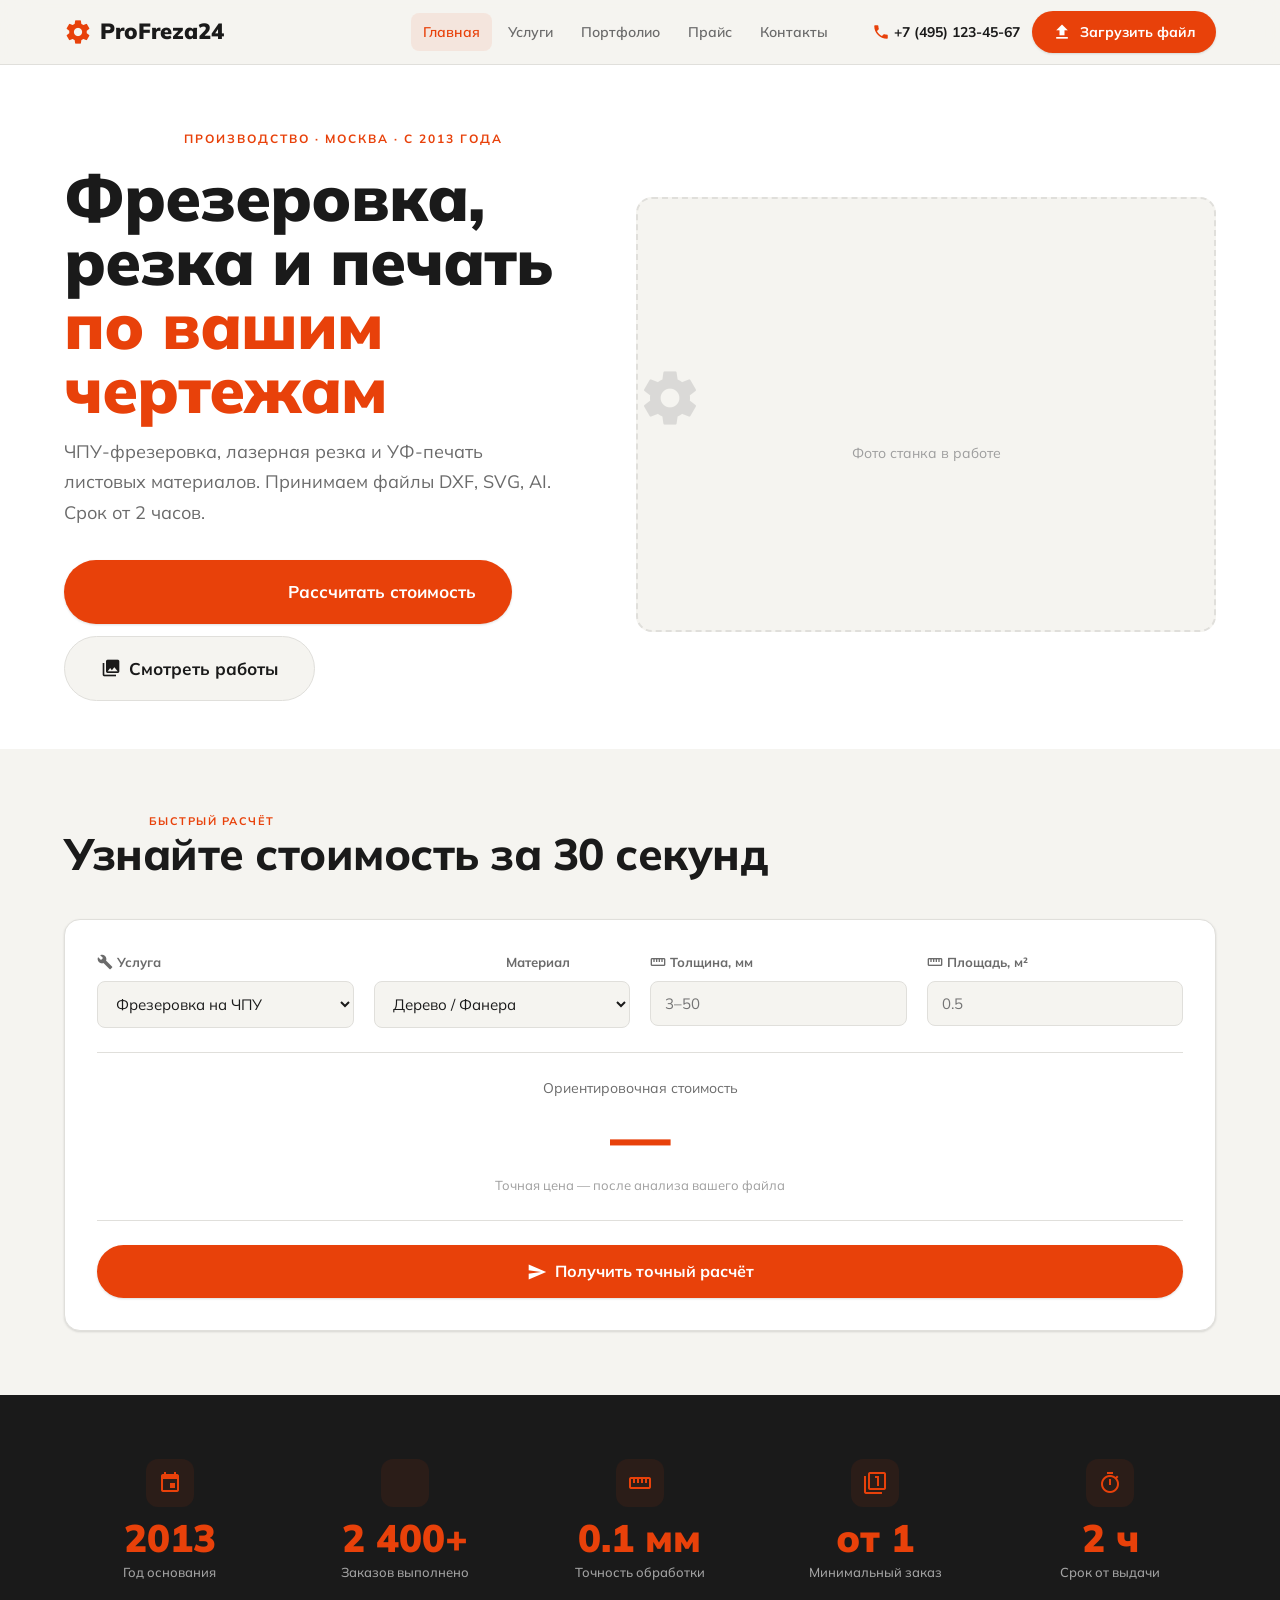
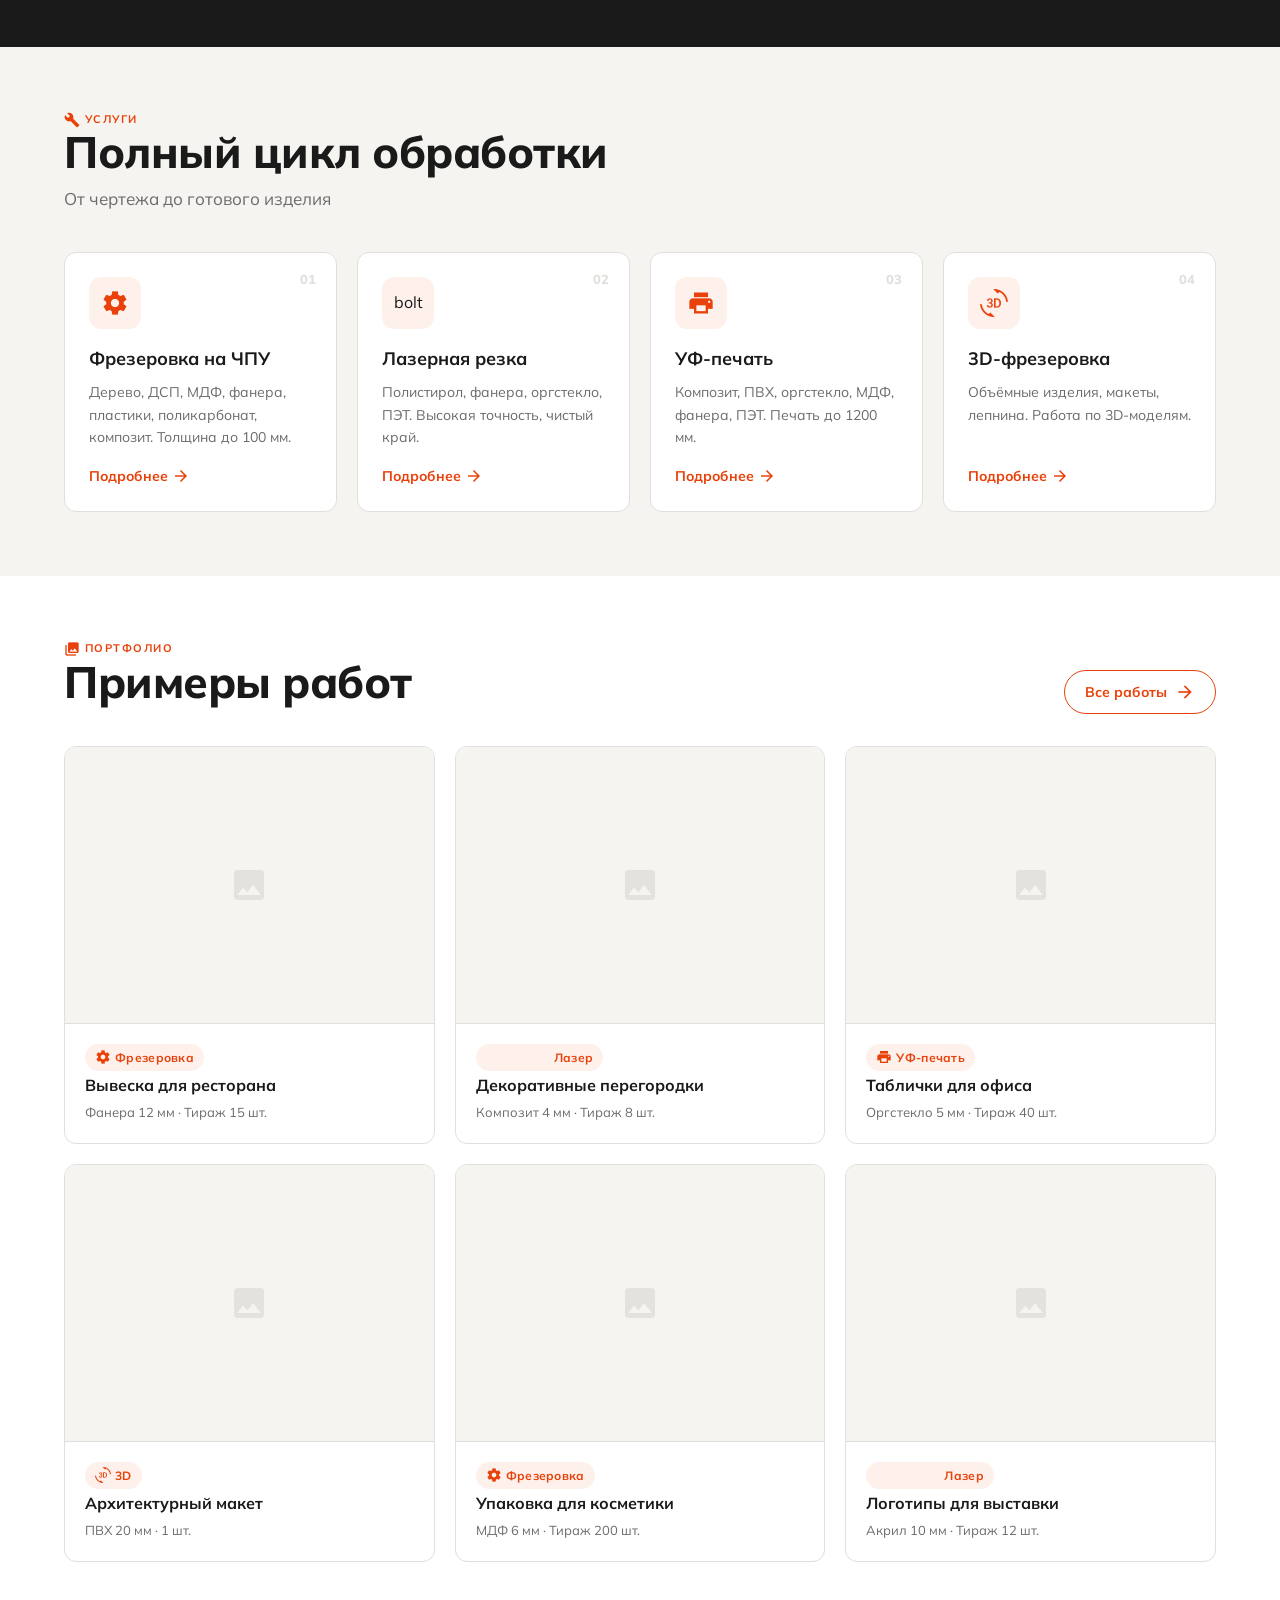
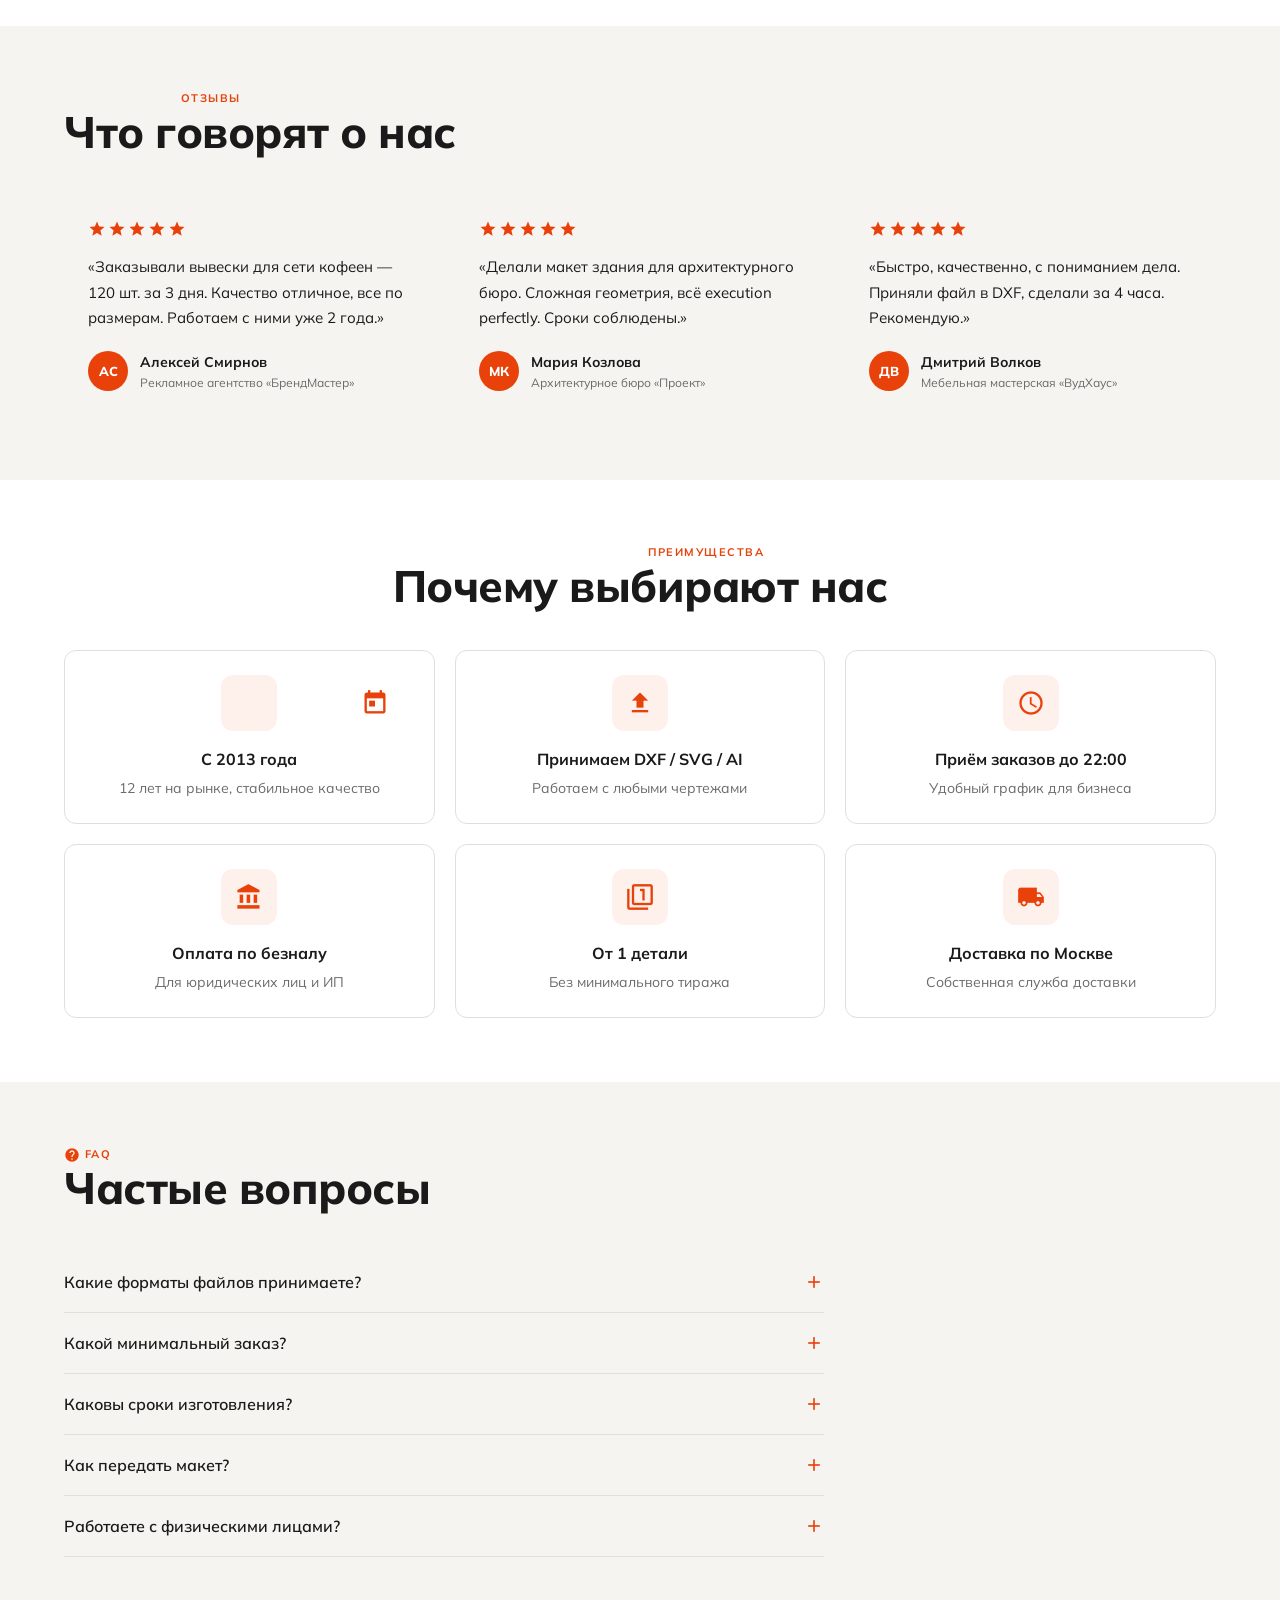
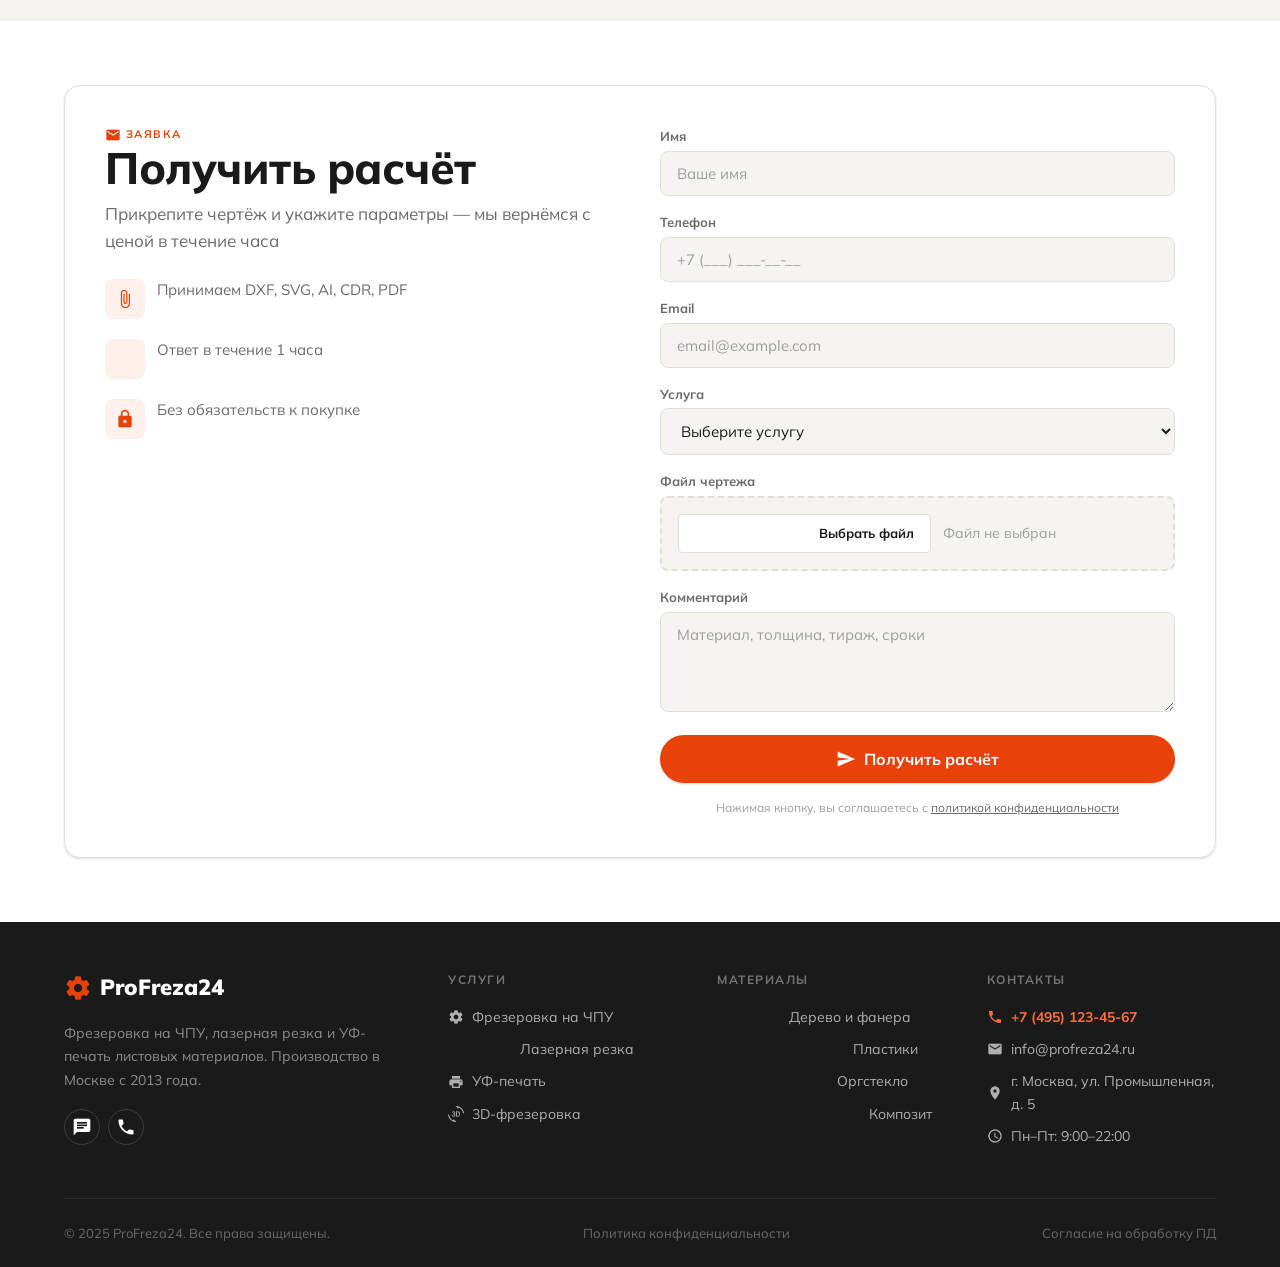
==== index.html @ 5c96d9df "feat: profreza24.ru — landing site - Mulish font + Material Icons (legacy) - MUI-inspired design tok" ====
<!DOCTYPE html>
<html lang="ru">
<head>
  <meta charset="UTF-8">
  <meta name="viewport" content="width=device-width, initial-scale=1.0">
  <title>ProFreza24 — Фрезеровка на ЧПУ, лазерная резка, УФ-печать</title>
  <link rel="preconnect" href="https://fonts.googleapis.com">
  <link href="https://fonts.googleapis.com/css2?family=Mulish:wght@400;500;600;700;800;900&display=swap" rel="stylesheet">
  <link href="https://fonts.googleapis.com/css2?family=Material+Icons" rel="stylesheet">
  <link rel="stylesheet" href="css/style.css">
</head>
<body>

<!-- HEADER -->
<header class="header" id="header">
  <div class="container header__inner">
    <a href="index.html" class="header__logo">
      <span class="material-icons">settings</span> ProFreza24
    </a>
    <nav class="header__nav">
      <a href="index.html" class="nav-link active">Главная</a>
      <a href="uslugi/index.html" class="nav-link">Услуги</a>
      <a href="portfolio/index.html" class="nav-link">Портфолио</a>
      <a href="price/index.html" class="nav-link">Прайс</a>
      <a href="kontakty/index.html" class="nav-link">Контакты</a>
    </nav>
    <div class="header__actions">
      <a href="tel:+74951234567" class="header__phone">
        <span class="material-icons icon-sm">call</span> +7 (495) 123-45-67
      </a>
      <a href="kontakty/index.html" class="btn btn--primary btn--md btn--round">
        <span class="material-icons icon-sm">file_upload</span> Загрузить файл
      </a>
      <button class="header__burger" id="burgerBtn" aria-label="Меню">
        <span class="material-icons">menu</span>
      </button>
    </div>
  </div>
  <div class="mobile-menu" id="mobileMenu">
    <a href="index.html" class="mobile-menu__link"><span class="material-icons">home</span> Главная</a>
    <a href="uslugi/index.html" class="mobile-menu__link"><span class="material-icons">build</span> Услуги</a>
    <a href="portfolio/index.html" class="mobile-menu__link"><span class="material-icons">photo_library</span> Портфолио</a>
    <a href="price/index.html" class="mobile-menu__link"><span class="material-icons">receipt</span> Прайс</a>
    <a href="kontakty/index.html" class="mobile-menu__link"><span class="material-icons">mail</span> Контакты</a>
    <a href="tel:+74951234567" class="mobile-menu__phone">
      <span class="material-icons">call</span> +7 (495) 123-45-67
    </a>
    <div class="mobile-menu__cta">
      <a href="kontakty/index.html" class="btn btn--primary btn--lg btn--full btn--round">
        <span class="material-icons icon-sm">calculate</span> Рассчитать стоимость
      </a>
    </div>
  </div>
</header>

<!-- ═══ HERO ═══ -->
<section class="hero">
  <div class="container hero__inner">
    <div class="hero__content">
      <p class="hero__eyebrow">
        <span class="material-icons">factory</span> Производство · Москва · С 2013 года
      </p>
      <h1 class="hero__title">Фрезеровка, резка и печать <span>по вашим чертежам</span></h1>
      <p class="hero__sub">ЧПУ-фрезеровка, лазерная резка и УФ-печать листовых материалов. Принимаем файлы DXF, SVG, AI. Срок от 2 часов.</p>
      <div class="hero__cta">
        <a href="kontakty/index.html" class="btn btn--primary btn--xl btn--round">
          <span class="material-icons icon-sm">calculate</span> Рассчитать стоимость
        </a>
        <a href="portfolio/index.html" class="btn btn--gray btn--xl btn--round">
          <span class="material-icons icon-sm">photo_library</span> Смотреть работы
        </a>
      </div>
    </div>
    <div class="hero__visual">
      <div class="hero__placeholder">
        <span class="material-icons">settings_suggest</span>
        <span class="body2">Фото станка в работе</span>
      </div>
    </div>
  </div>
</section>

<!-- ═══ КАЛЬКУЛЯТОР ═══ -->
<section class="section">
  <div class="container">
    <div class="section__header">
      <p class="overline"><span class="material-icons icon-xs">speed</span> Быстрый расчёт</p>
      <h2 class="section__title">Узнайте стоимость за 30 секунд</h2>
    </div>
    <div class="calc">
      <div class="calc__row">
        <div class="calc__field">
          <label class="calc__label"><span class="material-icons icon-xs">build</span> Услуга</label>
          <select class="calc__select" id="calcService">
            <option value="frezerovka">Фрезеровка на ЧПУ</option>
            <option value="lazer">Лазерная резка</option>
            <option value="uv">УФ-печать</option>
          </select>
        </div>
        <div class="calc__field">
          <label class="calc__label"><span class="material-icons icon-xs">category</span> Материал</label>
          <select class="calc__select" id="calcMaterial">
            <option value="derevo">Дерево / Фанера</option>
            <option value="plastik">Пластик (ПВХ, АБС)</option>
            <option value="orgsteklo">Оргстекло</option>
            <option value="metal">Композит</option>
          </select>
        </div>
        <div class="calc__field">
          <label class="calc__label"><span class="material-icons icon-xs">straighten</span> Толщина, мм</label>
          <input type="number" class="calc__input" id="calcThickness" placeholder="3–50" min="1" max="100">
        </div>
        <div class="calc__field">
          <label class="calc__label"><span class="material-icons icon-xs">straighten</span> Площадь, м²</label>
          <input type="number" class="calc__input" id="calcArea" placeholder="0.5" min="0.01" step="0.01">
        </div>
      </div>
      <div class="calc__result">
        <div class="calc__result-label">Ориентировочная стоимость</div>
        <div class="calc__result-price" id="calcPrice">—</div>
        <div class="calc__result-note">Точная цена — после анализа вашего файла</div>
      </div>
      <a href="kontakty/index.html" class="btn btn--primary btn--lg btn--full btn--round">
        <span class="material-icons icon-sm">send</span> Получить точный расчёт
      </a>
    </div>
  </div>
</section>

<!-- ═══ ЦИФРЫ ═══ -->
<section class="section section--dark">
  <div class="container">
    <div class="stats-grid">
      <div class="fade-up">
        <div class="stat__icon"><span class="material-icons">event</span></div>
        <div class="stat__value">2013</div>
        <div class="stat__label">Год основания</div>
      </div>
      <div class="fade-up">
        <div class="stat__icon"><span class="material-icons">inventory</span></div>
        <div class="stat__value">2 400+</div>
        <div class="stat__label">Заказов выполнено</div>
      </div>
      <div class="fade-up">
        <div class="stat__icon"><span class="material-icons">straighten</span></div>
        <div class="stat__value">0.1 мм</div>
        <div class="stat__label">Точность обработки</div>
      </div>
      <div class="fade-up">
        <div class="stat__icon"><span class="material-icons">filter_1</span></div>
        <div class="stat__value">от 1</div>
        <div class="stat__label">Минимальный заказ</div>
      </div>
      <div class="fade-up">
        <div class="stat__icon"><span class="material-icons">timer</span></div>
        <div class="stat__value">2 ч</div>
        <div class="stat__label">Срок от выдачи</div>
      </div>
    </div>
  </div>
</section>

<!-- ═══ УСЛУГИ ═══ -->
<section class="section">
  <div class="container">
    <div class="section__header">
      <p class="overline"><span class="material-icons icon-xs">build</span> Услуги</p>
      <h2 class="section__title">Полный цикл обработки</h2>
      <p class="section__sub">От чертежа до готового изделия</p>
    </div>
    <div class="services-grid">
      <a href="uslugi/frezerovka-na-chpu/index.html" class="service-card fade-up">
        <div class="service-card__icon"><span class="material-icons">settings</span></div>
        <div class="service-card__num">01</div>
        <h3 class="service-card__title">Фрезеровка на ЧПУ</h3>
        <p class="service-card__desc">Дерево, ДСП, МДФ, фанера, пластики, поликарбонат, композит. Толщина до 100 мм.</p>
        <span class="service-card__link">Подробнее <span class="material-icons">arrow_forward</span></span>
      </a>
      <a href="lazernaya-rezka/index.html" class="service-card fade-up">
        <div class="service-card__icon"><span class="material-symbolsFilled">bolt</span></div>
        <div class="service-card__num">02</div>
        <h3 class="service-card__title">Лазерная резка</h3>
        <p class="service-card__desc">Полистирол, фанера, оргстекло, ПЭТ. Высокая точность, чистый край.</p>
        <span class="service-card__link">Подробнее <span class="material-icons">arrow_forward</span></span>
      </a>
      <a href="uslugi/uf-pechat/index.html" class="service-card fade-up">
        <div class="service-card__icon"><span class="material-icons">print</span></div>
        <div class="service-card__num">03</div>
        <h3 class="service-card__title">УФ-печать</h3>
        <p class="service-card__desc">Композит, ПВХ, оргстекло, МДФ, фанера, ПЭТ. Печать до 1200 мм.</p>
        <span class="service-card__link">Подробнее <span class="material-icons">arrow_forward</span></span>
      </a>
      <a href="uslugi/index.html#3d" class="service-card fade-up">
        <div class="service-card__icon"><span class="material-icons">3d_rotation</span></div>
        <div class="service-card__num">04</div>
        <h3 class="service-card__title">3D-фрезеровка</h3>
        <p class="service-card__desc">Объёмные изделия, макеты, лепнина. Работа по 3D-моделям.</p>
        <span class="service-card__link">Подробнее <span class="material-icons">arrow_forward</span></span>
      </a>
    </div>
  </div>
</section>

<!-- ═══ ПОРТФОЛИО ═══ -->
<section class="section section--surface">
  <div class="container">
    <div class="section__head">
      <div class="section__header" style="margin-bottom:0;">
        <p class="overline"><span class="material-icons icon-xs">photo_library</span> Портфолио</p>
        <h2 class="section__title">Примеры работ</h2>
      </div>
      <a href="portfolio/index.html" class="btn btn--outlined btn--md btn--round">
        Все работы <span class="material-icons icon-sm">arrow_forward</span>
      </a>
    </div>
    <div class="portfolio-grid">
      <div class="portfolio-card fade-up">
        <div class="portfolio-card__img"><span class="material-icons">image</span></div>
        <div class="portfolio-card__info">
          <span class="chip chip--primary"><span class="material-icons icon-xs">settings</span> Фрезеровка</span>
          <h4 class="portfolio-card__title">Вывеска для ресторана</h4>
          <p class="portfolio-card__meta">Фанера 12 мм · Тираж 15 шт.</p>
        </div>
      </div>
      <div class="portfolio-card fade-up">
        <div class="portfolio-card__img"><span class="material-icons">image</span></div>
        <div class="portfolio-card__info">
          <span class="chip chip--primary"><span class="material-icons icon-xs">bolt</span> Лазер</span>
          <h4 class="portfolio-card__title">Декоративные перегородки</h4>
          <p class="portfolio-card__meta">Композит 4 мм · Тираж 8 шт.</p>
        </div>
      </div>
      <div class="portfolio-card fade-up">
        <div class="portfolio-card__img"><span class="material-icons">image</span></div>
        <div class="portfolio-card__info">
          <span class="chip chip--primary"><span class="material-icons icon-xs">print</span> УФ-печать</span>
          <h4 class="portfolio-card__title">Таблички для офиса</h4>
          <p class="portfolio-card__meta">Оргстекло 5 мм · Тираж 40 шт.</p>
        </div>
      </div>
      <div class="portfolio-card fade-up">
        <div class="portfolio-card__img"><span class="material-icons">image</span></div>
        <div class="portfolio-card__info">
          <span class="chip chip--primary"><span class="material-icons icon-xs">3d_rotation</span> 3D</span>
          <h4 class="portfolio-card__title">Архитектурный макет</h4>
          <p class="portfolio-card__meta">ПВХ 20 мм · 1 шт.</p>
        </div>
      </div>
      <div class="portfolio-card fade-up">
        <div class="portfolio-card__img"><span class="material-icons">image</span></div>
        <div class="portfolio-card__info">
          <span class="chip chip--primary"><span class="material-icons icon-xs">settings</span> Фрезеровка</span>
          <h4 class="portfolio-card__title">Упаковка для косметики</h4>
          <p class="portfolio-card__meta">МДФ 6 мм · Тираж 200 шт.</p>
        </div>
      </div>
      <div class="portfolio-card fade-up">
        <div class="portfolio-card__img"><span class="material-icons">image</span></div>
        <div class="portfolio-card__info">
          <span class="chip chip--primary"><span class="material-icons icon-xs">bolt</span> Лазер</span>
          <h4 class="portfolio-card__title">Логотипы для выставки</h4>
          <p class="portfolio-card__meta">Акрил 10 мм · Тираж 12 шт.</p>
        </div>
      </div>
    </div>
  </div>
</section>

<!-- ═══ ОТЗЫВЫ ═══ -->
<section class="section">
  <div class="container">
    <div class="section__header">
      <p class="overline"><span class="material-icons icon-xs">reviews</span> Отзывы</p>
      <h2 class="section__title">Что говорят о нас</h2>
    </div>
    <div class="reviews-grid">
      <div class="review-card fade-up">
        <div class="review-card__stars">
          <span class="material-icons">star</span>
          <span class="material-icons">star</span>
          <span class="material-icons">star</span>
          <span class="material-icons">star</span>
          <span class="material-icons">star</span>
        </div>
        <p class="review-card__text">«Заказывали вывески для сети кофеен — 120 шт. за 3 дня. Качество отличное, все по размерам. Работаем с ними уже 2 года.»</p>
        <div class="review-card__author">
          <div class="review-card__avatar">АС</div>
          <div>
            <div class="review-card__name">Алексей Смирнов</div>
            <div class="review-card__company">Рекламное агентство «БрендМастер»</div>
          </div>
        </div>
      </div>
      <div class="review-card fade-up">
        <div class="review-card__stars">
          <span class="material-icons">star</span>
          <span class="material-icons">star</span>
          <span class="material-icons">star</span>
          <span class="material-icons">star</span>
          <span class="material-icons">star</span>
        </div>
        <p class="review-card__text">«Делали макет здания для архитектурного бюро. Сложная геометрия, всё execution perfectly. Сроки соблюдены.»</p>
        <div class="review-card__author">
          <div class="review-card__avatar">МК</div>
          <div>
            <div class="review-card__name">Мария Козлова</div>
            <div class="review-card__company">Архитектурное бюро «Проект»</div>
          </div>
        </div>
      </div>
      <div class="review-card fade-up">
        <div class="review-card__stars">
          <span class="material-icons">star</span>
          <span class="material-icons">star</span>
          <span class="material-icons">star</span>
          <span class="material-icons">star</span>
          <span class="material-icons">star</span>
        </div>
        <p class="review-card__text">«Быстро, качественно, с пониманием дела. Приняли файл в DXF, сделали за 4 часа. Рекомендую.»</p>
        <div class="review-card__author">
          <div class="review-card__avatar">ДВ</div>
          <div>
            <div class="review-card__name">Дмитрий Волков</div>
            <div class="review-card__company">Мебельная мастерская «ВудХаус»</div>
          </div>
        </div>
      </div>
    </div>
  </div>
</section>

<!-- ═══ ПОЧЕМУ МЫ ═══ -->
<section class="section section--surface">
  <div class="container">
    <div class="section__header" style="text-align:center;">
      <p class="overline" style="justify-content:center;"><span class="material-icons icon-xs">verified</span> Преимущества</p>
      <h2 class="section__title" style="margin:0 auto var(--sp-2);">Почему выбирают нас</h2>
    </div>
    <div class="why-grid">
      <div class="why-card fade-up">
        <div class="why-card__icon"><span class="material-icons">calendar_today</span></div>
        <div class="why-card__title">С 2013 года</div>
        <div class="why-card__desc">12 лет на рынке, стабильное качество</div>
      </div>
      <div class="why-card fade-up">
        <div class="why-card__icon"><span class="material-icons">file_upload</span></div>
        <div class="why-card__title">Принимаем DXF / SVG / AI</div>
        <div class="why-card__desc">Работаем с любыми чертежами</div>
      </div>
      <div class="why-card fade-up">
        <div class="why-card__icon"><span class="material-icons">schedule</span></div>
        <div class="why-card__title">Приём заказов до 22:00</div>
        <div class="why-card__desc">Удобный график для бизнеса</div>
      </div>
      <div class="why-card fade-up">
        <div class="why-card__icon"><span class="material-icons">account_balance</span></div>
        <div class="why-card__title">Оплата по безналу</div>
        <div class="why-card__desc">Для юридических лиц и ИП</div>
      </div>
      <div class="why-card fade-up">
        <div class="why-card__icon"><span class="material-icons">filter_1</span></div>
        <div class="why-card__title">От 1 детали</div>
        <div class="why-card__desc">Без минимального тиража</div>
      </div>
      <div class="why-card fade-up">
        <div class="why-card__icon"><span class="material-icons">local_shipping</span></div>
        <div class="why-card__title">Доставка по Москве</div>
        <div class="why-card__desc">Собственная служба доставки</div>
      </div>
    </div>
  </div>
</section>

<!-- ═══ FAQ ═══ -->
<section class="section">
  <div class="container">
    <div class="section__header">
      <p class="overline"><span class="material-icons icon-xs">help</span> FAQ</p>
      <h2 class="section__title">Частые вопросы</h2>
    </div>
    <div class="faq">
      <div class="faq__item">
        <button class="faq__question" onclick="toggleFaq(this)">
          <span>Какие форматы файлов принимаете?</span>
          <span class="material-icons">add</span>
        </button>
        <div class="faq__answer"><p>Принимаем DXF, SVG, AI, CDR, PDF, DWG. Если у вас другой формат — свяжитесь с нами, поможем подготовить файл.</p></div>
      </div>
      <div class="faq__item">
        <button class="faq__question" onclick="toggleFaq(this)">
          <span>Какой минимальный заказ?</span>
          <span class="material-icons">add</span>
        </button>
        <div class="faq__answer"><p>Минимальный заказ — от 1 детали. Мы работаем как с крупными тиражами, так и с разовыми заказами.</p></div>
      </div>
      <div class="faq__item">
        <button class="faq__question" onclick="toggleFaq(this)">
          <span>Каковы сроки изготовления?</span>
          <span class="material-icons">add</span>
        </button>
        <div class="faq__answer"><p>Стандартные заказы — 1–3 рабочих дня. Срочные — от 2 часов с момента согласования макета.</p></div>
      </div>
      <div class="faq__item">
        <button class="faq__question" onclick="toggleFaq(this)">
          <span>Как передать макет?</span>
          <span class="material-icons">add</span>
        </button>
        <div class="faq__answer"><p>Через форму на сайте, по email или в мессенджерах. Прикрепите файл и укажите параметры: материал, толщину, тираж.</p></div>
      </div>
      <div class="faq__item">
        <button class="faq__question" onclick="toggleFaq(this)">
          <span>Работаете с физическими лицами?</span>
          <span class="material-icons">add</span>
        </button>
        <div class="faq__answer"><p>Да, работаем с физлицами, ИП и юридическими лицами. Оплата: наличные, карта, безнал.</p></div>
      </div>
    </div>
  </div>
</section>

<!-- ═══ ФОРМА ═══ -->
<section class="section section--surface" id="contactForm">
  <div class="container">
    <div class="form-card">
      <div class="form-block__info">
        <p class="overline"><span class="material-icons icon-xs">mail</span> Заявка</p>
        <h2 class="section__title">Получить расчёт</h2>
        <p class="section__sub">Прикрепите чертёж и укажите параметры — мы вернёмся с ценой в течение часа</p>
        <div class="form-features">
          <div class="form-feature">
            <div class="form-feature__icon"><span class="material-icons">attach_file</span></div>
            <span>Принимаем DXF, SVG, AI, CDR, PDF</span>
          </div>
          <div class="form-feature">
            <div class="form-feature__icon"><span class="material-icons">bolt</span></div>
            <span>Ответ в течение 1 часа</span>
          </div>
          <div class="form-feature">
            <div class="form-feature__icon"><span class="material-icons">lock</span></div>
            <span>Без обязательств к покупке</span>
          </div>
        </div>
      </div>
      <form class="form" id="mainForm" onsubmit="handleFormSubmit(event)">
        <div class="form__group">
          <label class="form__label">Имя</label>
          <input type="text" class="form__input" placeholder="Ваше имя" required>
        </div>
        <div class="form__group">
          <label class="form__label">Телефон</label>
          <input type="tel" class="form__input" placeholder="+7 (___) ___-__-__" required>
        </div>
        <div class="form__group">
          <label class="form__label">Email</label>
          <input type="email" class="form__input" placeholder="email@example.com">
        </div>
        <div class="form__group">
          <label class="form__label">Услуга</label>
          <select class="form__input">
            <option value="">Выберите услугу</option>
            <option>Фрезеровка на ЧПУ</option>
            <option>Лазерная резка</option>
            <option>УФ-печать</option>
            <option>3D-фрезеровка</option>
          </select>
        </div>
        <div class="form__group">
          <label class="form__label">Файл чертежа</label>
          <label class="form__file-label">
            <input type="file" class="form__file" id="fileInput" accept=".dxf,.svg,.ai,.cdr,.pdf,.dwg">
            <span class="form__file-btn"><span class="material-icons icon-sm">upload</span> Выбрать файл</span>
            <span class="form__file-name" id="fileName">Файл не выбран</span>
          </label>
        </div>
        <div class="form__group">
          <label class="form__label">Комментарий</label>
          <textarea class="form__input form__textarea" placeholder="Материал, толщина, тираж, сроки" rows="3"></textarea>
        </div>
        <button type="submit" class="btn btn--primary btn--lg btn--full btn--round">
          <span class="material-icons icon-sm">send</span> Получить расчёт
        </button>
        <p class="form__consent">Нажимая кнопку, вы соглашаетесь с <a href="privacy/index.html">политикой конфиденциальности</a></p>
      </form>
    </div>
  </div>
</section>

<!-- FOOTER -->
<footer class="footer">
  <div class="container">
    <div class="footer__grid">
      <div>
        <a href="index.html" class="footer__logo">
          <span class="material-icons">settings</span> ProFreza24
        </a>
        <p class="footer__desc">Фрезеровка на ЧПУ, лазерная резка и УФ-печать листовых материалов. Производство в Москве с 2013 года.</p>
        <div class="footer__socials">
          <a href="#" class="footer__social" aria-label="Telegram"><span class="material-icons icon-sm">chat</span></a>
          <a href="#" class="footer__social" aria-label="WhatsApp"><span class="material-icons icon-sm">phone</span></a>
        </div>
      </div>
      <div>
        <h4 class="footer__heading">Услуги</h4>
        <a href="uslugi/frezerovka-na-chpu/index.html" class="footer__link"><span class="material-icons">settings</span> Фрезеровка на ЧПУ</a>
        <a href="lazernaya-rezka/index.html" class="footer__link"><span class="material-icons">bolt</span> Лазерная резка</a>
        <a href="uslugi/uf-pechat/index.html" class="footer__link"><span class="material-icons">print</span> УФ-печать</a>
        <a href="uslugi/index.html#3d" class="footer__link"><span class="material-icons">3d_rotation</span> 3D-фрезеровка</a>
      </div>
      <div>
        <h4 class="footer__heading">Материалы</h4>
        <a href="uslugi/frezerovka-na-chpu/index.html" class="footer__link"><span class="material-icons">tree</span> Дерево и фанера</a>
        <a href="uslugi/frezerovka-na-chpu/index.html" class="footer__link"><span class="material-icons">category</span> Пластики</a>
        <a href="uslugi/frezerovka-na-chpu/index.html" class="footer__link"><span class="material-icons">diamond</span> Оргстекло</a>
        <a href="uslugi/frezerovka-na-chpu/index.html" class="footer__link"><span class="material-icons">apartment</span> Композит</a>
      </div>
      <div>
        <h4 class="footer__heading">Контакты</h4>
        <a href="tel:+74951234567" class="footer__link footer__link--phone"><span class="material-icons">call</span> +7 (495) 123-45-67</a>
        <a href="mailto:info@profreza24.ru" class="footer__link"><span class="material-icons">mail</span> info@profreza24.ru</a>
        <p class="footer__link"><span class="material-icons">location_on</span> г. Москва, ул. Промышленная, д. 5</p>
        <p class="footer__link"><span class="material-icons">schedule</span> Пн–Пт: 9:00–22:00</p>
      </div>
    </div>
    <div class="footer__bottom">
      <span>© 2025 ProFreza24. Все права защищены.</span>
      <a href="privacy/index.html">Политика конфиденциальности</a>
      <a href="soglasie-na-obrabotku-personalnykh-dannykh/index.html">Согласие на обработку ПД</a>
    </div>
  </div>
</footer>

<!-- MOBILE BAR -->
<div class="mobile-bar">
  <a href="kontakty/index.html" class="mobile-bar__btn mobile-bar__btn--primary">
    <span class="material-icons icon-sm">calculate</span> Рассчитать
  </a>
  <a href="tel:+74951234567" class="mobile-bar__btn mobile-bar__btn--secondary">
    <span class="material-icons icon-sm">call</span> Позвонить
  </a>
</div>

<script src="js/main.js"></script>
</body>
</html>
---- css/style.css ----
/* ═══════════════════════════════════════════════════════════
   ProFreza24 — MUI-inspired Design System
   Font: Mulish · Icons: Material Symbols Filled
   Palette: #E8410A accent · #F5F4F0 bg · Industrial character
   ═══════════════════════════════════════════════════════════ */

@import url('https://fonts.googleapis.com/css2?family=Mulish:wght@400;500;600;700;800;900&display=swap');

:root {
  /* ── MUI Palette ── */
  --primary:        #E8410A;
  --primary-light:  #FF6D3A;
  --primary-dark:   #C73408;
  --primary-bg:     rgba(232,65,10,0.08);
  --on-primary:     #FFFFFF;

  --surface:        #FFFFFF;
  --background:     #F5F4F0;
  --on-surface:     #1A1A1A;
  --on-surface-2:   #6B6B6B;
  --on-surface-3:   #9E9E9E;
  --divider:        #E0DFDB;

  --success:        #1A7A4A;
  --success-bg:     rgba(26,122,74,0.08);
  --error:          #C0392B;
  --error-bg:       rgba(192,57,43,0.08);
  --warning:        #B87A00;
  --warning-bg:     rgba(184,122,0,0.08);

  /* ── Elevation (MUI shadows) ── */
  --elevation-0: none;
  --elevation-1: 0 1px 3px rgba(0,0,0,0.08), 0 1px 2px rgba(0,0,0,0.06);
  --elevation-2: 0 3px 6px rgba(0,0,0,0.08), 0 2px 4px rgba(0,0,0,0.06);
  --elevation-3: 0 10px 20px rgba(0,0,0,0.08), 0 3px 6px rgba(0,0,0,0.06);
  --elevation-4: 0 15px 25px rgba(0,0,0,0.10), 0 5px 10px rgba(0,0,0,0.06);

  /* ── Spacing (8px grid) ── */
  --sp-1: 4px;  --sp-2: 8px;  --sp-3: 12px;  --sp-4: 16px;
  --sp-5: 20px; --sp-6: 24px; --sp-8: 32px;  --sp-10: 40px;
  --sp-12: 48px; --sp-16: 64px;

  /* ── Radius ── */
  --radius-xs: 4px;  --radius-sm: 8px;  --radius-md: 12px;
  --radius-lg: 16px; --radius-xl: 24px; --radius-full: 9999px;

  /* ── Typography ── */
  --font: 'Mulish', -apple-system, BlinkMacSystemFont, sans-serif;

  /* ── Transitions ── */
  --ease: cubic-bezier(0.4, 0, 0.2, 1);
}

/* ═══════ RESET ═══════ */
*, *::before, *::after { margin: 0; padding: 0; box-sizing: border-box; }
html { scroll-behavior: smooth; -webkit-text-size-adjust: 100%; }
body {
  font-family: var(--font);
  font-size: 16px;
  line-height: 1.6;
  color: var(--on-surface);
  background: var(--background);
  -webkit-font-smoothing: antialiased;
  -moz-osx-font-smoothing: grayscale;
  overflow-x: hidden;
}
a { color: inherit; text-decoration: none; }
img { max-width: 100%; display: block; }
button, input, select, textarea { font-family: inherit; font-size: inherit; }
ul, ol { list-style: none; }

/* ═══════ CONTAINER ═══════ */
.container {
  width: 100%;
  max-width: 1200px;
  margin: 0 auto;
  padding: 0 var(--sp-6);
}

/* ═══════ TYPOGRAPHY ═══════ */
.display-xl { font-size: clamp(40px, 6vw, 72px); font-weight: 900; line-height: 1.0; letter-spacing: -1px; }
.display-lg { font-size: clamp(32px, 4vw, 56px); font-weight: 800; line-height: 1.05; letter-spacing: -0.5px; }
.display-md { font-size: clamp(28px, 3vw, 40px); font-weight: 800; line-height: 1.1; }
.h1 { font-size: clamp(28px, 3.5vw, 48px); font-weight: 800; line-height: 1.1; letter-spacing: -0.5px; }
.h2 { font-size: clamp(24px, 2.5vw, 36px); font-weight: 700; line-height: 1.2; }
.h3 { font-size: clamp(20px, 2vw, 28px); font-weight: 700; line-height: 1.3; }
.h4 { font-size: 18px; font-weight: 700; line-height: 1.3; }
.h5 { font-size: 16px; font-weight: 700; line-height: 1.4; }
.body1 { font-size: 16px; line-height: 1.6; }
.body2 { font-size: 14px; line-height: 1.6; }
.caption { font-size: 12px; line-height: 1.5; color: var(--on-surface-2); }
.overline { font-size: 11px; font-weight: 700; text-transform: uppercase; letter-spacing: 1.5px; color: var(--primary); }

/* ═══════ BUTTONS ═══════ */
.btn {
  display: inline-flex;
  align-items: center;
  justify-content: center;
  gap: var(--sp-2);
  font-weight: 700;
  border: none;
  border-radius: var(--radius-sm);
  cursor: pointer;
  transition: all 0.2s var(--ease);
  white-space: nowrap;
  text-decoration: none;
  position: relative;
  overflow: hidden;
}

.btn--primary {
  background: var(--primary);
  color: var(--on-primary);
  box-shadow: var(--elevation-1);
}
.btn--primary:hover {
  background: var(--primary-dark);
  box-shadow: var(--elevation-2);
  transform: translateY(-1px);
}
.btn--primary:active { transform: translateY(0); }

.btn--outlined {
  background: transparent;
  color: var(--primary);
  border: 1.5px solid var(--primary);
}
.btn--outlined:hover {
  background: var(--primary-bg);
}

.btn--text {
  background: transparent;
  color: var(--primary);
  padding: var(--sp-2) var(--sp-3);
}
.btn--text:hover { background: var(--primary-bg); }

.btn--gray {
  background: var(--background);
  color: var(--on-surface);
  border: 1px solid var(--divider);
}
.btn--gray:hover { background: var(--divider); }

.btn--sm { padding: 8px 16px; font-size: 13px; border-radius: var(--radius-xs); }
.btn--md { padding: 10px 20px; font-size: 14px; }
.btn--lg { padding: 14px 28px; font-size: 16px; border-radius: var(--radius-sm); }
.btn--xl { padding: 18px 36px; font-size: 17px; border-radius: var(--radius-md); }
.btn--full { width: 100%; }
.btn--round { border-radius: var(--radius-full); }
.btn--icon { width: 40px; height: 40px; padding: 0; border-radius: var(--radius-full); }

/* ═══════ MATERIAL ICONS ═══════ */
.material-icons {
  font-family: 'Material Icons';
  font-weight: normal;
  font-style: normal;
  font-size: 24px;
  line-height: 1;
  letter-spacing: normal;
  text-transform: none;
  display: inline-block;
  white-space: nowrap;
  word-wrap: normal;
  direction: ltr;
  -webkit-font-smoothing: antialiased;
  vertical-align: middle;
}
.icon-xs { font-size: 16px; }
.icon-sm { font-size: 20px; }
.icon-md { font-size: 24px; }
.icon-lg { font-size: 32px; }
.icon-xl { font-size: 40px; }
.icon-2xl { font-size: 48px; }
.icon-3xl { font-size: 64px; }

/* ═══════ HEADER ═══════ */
.header {
  position: sticky;
  top: 0;
  z-index: 1100;
  background: rgba(245,244,240,0.88);
  backdrop-filter: blur(16px);
  -webkit-backdrop-filter: blur(16px);
  border-bottom: 1px solid var(--divider);
  transition: box-shadow 0.3s var(--ease);
}

.header__inner {
  display: flex;
  align-items: center;
  height: 64px;
  gap: var(--sp-8);
}

.header__logo {
  display: flex;
  align-items: center;
  gap: var(--sp-2);
  font-size: 22px;
  font-weight: 900;
  color: var(--on-surface);
  flex-shrink: 0;
}

.header__logo .material-icons {
  color: var(--primary);
  font-size: 28px;
}

.header__nav {
  display: flex;
  gap: var(--sp-1);
  margin-left: auto;
}

.nav-link {
  font-size: 14px;
  font-weight: 600;
  color: var(--on-surface-2);
  padding: var(--sp-2) var(--sp-3);
  border-radius: var(--radius-sm);
  transition: all 0.2s var(--ease);
  position: relative;
}

.nav-link:hover {
  color: var(--on-surface);
  background: rgba(0,0,0,0.04);
}

.nav-link.active {
  color: var(--primary);
  background: var(--primary-bg);
}

.header__actions {
  display: flex;
  align-items: center;
  gap: var(--sp-3);
}

.header__phone {
  font-size: 14px;
  font-weight: 700;
  color: var(--on-surface);
  display: flex;
  align-items: center;
  gap: var(--sp-1);
}

.header__phone .material-icons { font-size: 18px; color: var(--primary); }

.header__burger {
  display: none;
  width: 40px;
  height: 40px;
  border: none;
  background: transparent;
  border-radius: var(--radius-full);
  align-items: center;
  justify-content: center;
  color: var(--on-surface);
  cursor: pointer;
}
.header__burger:hover { background: rgba(0,0,0,0.04); }

/* ═══════ MOBILE MENU ═══════ */
.mobile-menu {
  position: fixed;
  top: 64px;
  left: 0;
  right: 0;
  bottom: 0;
  background: var(--surface);
  z-index: 1099;
  padding: var(--sp-6);
  transform: translateX(100%);
  transition: transform 0.35s var(--ease);
  overflow-y: auto;
}
.mobile-menu.open { transform: translateX(0); }

.mobile-menu__link {
  display: flex;
  align-items: center;
  gap: var(--sp-3);
  font-size: 18px;
  font-weight: 600;
  padding: var(--sp-4) 0;
  border-bottom: 1px solid var(--divider);
  color: var(--on-surface);
}
.mobile-menu__link .material-icons { color: var(--on-surface-3); }

.mobile-menu__phone {
  display: flex;
  align-items: center;
  gap: var(--sp-2);
  font-size: 18px;
  font-weight: 700;
  color: var(--primary);
  margin-top: var(--sp-6);
}

.mobile-menu__cta {
  margin-top: var(--sp-6);
}

/* ═══════ MOBILE BOTTOM BAR ═══════ */
.mobile-bar {
  display: none;
  position: fixed;
  bottom: 0;
  left: 0;
  right: 0;
  z-index: 1100;
  padding: var(--sp-3) var(--sp-4);
  gap: var(--sp-3);
  background: var(--surface);
  border-top: 1px solid var(--divider);
  box-shadow: 0 -2px 8px rgba(0,0,0,0.06);
}

.mobile-bar__btn {
  flex: 1;
  display: flex;
  align-items: center;
  justify-content: center;
  gap: var(--sp-2);
  padding: 14px;
  border-radius: var(--radius-md);
  font-size: 15px;
  font-weight: 700;
}

.mobile-bar__btn--primary {
  background: var(--primary);
  color: var(--on-primary);
}

.mobile-bar__btn--secondary {
  background: var(--background);
  color: var(--on-surface);
  border: 1px solid var(--divider);
}

/* ═══════ HERO ═══════ */
.hero {
  padding: var(--sp-16) 0 var(--sp-12);
  background: var(--surface);
  overflow: hidden;
}

.hero__inner {
  display: grid;
  grid-template-columns: 1fr 1fr;
  gap: var(--sp-12);
  align-items: center;
}

.hero__eyebrow {
  display: inline-flex;
  align-items: center;
  gap: var(--sp-2);
  font-size: 12px;
  font-weight: 700;
  text-transform: uppercase;
  letter-spacing: 2px;
  color: var(--primary);
  margin-bottom: var(--sp-4);
}

.hero__eyebrow .material-icons { font-size: 16px; }

.hero__title {
  font-size: clamp(36px, 5vw, 64px);
  font-weight: 900;
  line-height: 1.0;
  letter-spacing: -1px;
  margin-bottom: var(--sp-4);
}

.hero__title span { color: var(--primary); }

.hero__sub {
  font-size: 18px;
  color: var(--on-surface-2);
  max-width: 500px;
  margin-bottom: var(--sp-8);
  line-height: 1.7;
}

.hero__cta {
  display: flex;
  gap: var(--sp-3);
  flex-wrap: wrap;
}

.hero__visual {
  display: flex;
  justify-content: center;
  align-items: center;
}

.hero__placeholder {
  width: 100%;
  aspect-ratio: 4/3;
  background: var(--background);
  border-radius: var(--radius-lg);
  display: flex;
  flex-direction: column;
  align-items: center;
  justify-content: center;
  gap: var(--sp-3);
  color: var(--on-surface-3);
  border: 2px dashed var(--divider);
}

.hero__placeholder .material-icons { font-size: 64px; opacity: 0.3; }

/* ═══════ SECTION ═══════ */
.section { padding: var(--sp-16) 0; }
.section--surface { background: var(--surface); }
.section--dark { background: var(--on-surface); color: var(--surface); }

.section__header {
  margin-bottom: var(--sp-10);
}

.section__title {
  font-size: clamp(28px, 3.5vw, 44px);
  font-weight: 800;
  line-height: 1.1;
  letter-spacing: -0.5px;
  margin-bottom: var(--sp-2);
}

.section__sub {
  font-size: 17px;
  color: var(--on-surface-2);
  max-width: 600px;
}

.section__head {
  display: flex;
  justify-content: space-between;
  align-items: flex-end;
  margin-bottom: var(--sp-8);
}

/* ═══════ CARDS ═══════ */
.card {
  background: var(--surface);
  border-radius: var(--radius-md);
  border: 1px solid var(--divider);
  overflow: hidden;
  transition: all 0.25s var(--ease);
}

.card:hover {
  box-shadow: var(--elevation-3);
  transform: translateY(-4px);
}

.card--flat { border: none; box-shadow: var(--elevation-1); }
.card--flat:hover { box-shadow: var(--elevation-2); }

.card__media {
  aspect-ratio: 16/10;
  background: var(--background);
  display: flex;
  align-items: center;
  justify-content: center;
  color: var(--on-surface-3);
  position: relative;
}

.card__media .material-icons { font-size: 48px; opacity: 0.3; }

.card__content { padding: var(--sp-5); }

.card__overline {
  font-size: 11px;
  font-weight: 700;
  text-transform: uppercase;
  letter-spacing: 1px;
  color: var(--primary);
  margin-bottom: var(--sp-2);
  display: flex;
  align-items: center;
  gap: var(--sp-1);
}

.card__title { font-size: 18px; font-weight: 700; margin-bottom: var(--sp-2); }
.card__desc { font-size: 14px; color: var(--on-surface-2); line-height: 1.6; }

/* ═══════ TAGS / CHIPS ═══════ */
.chip {
  display: inline-flex;
  align-items: center;
  gap: var(--sp-1);
  font-size: 12px;
  font-weight: 700;
  padding: 4px 10px;
  border-radius: var(--radius-full);
  letter-spacing: 0.3px;
}

.chip--primary { background: var(--primary-bg); color: var(--primary); }
.chip--success { background: var(--success-bg); color: var(--success); }
.chip--error { background: var(--error-bg); color: var(--error); }
.chip--warning { background: var(--warning-bg); color: var(--warning); }
.chip--neutral { background: rgba(107,107,107,0.08); color: var(--on-surface-2); }

/* ═══════ STATS ═══════ */
.stats-grid {
  display: grid;
  grid-template-columns: repeat(5, 1fr);
  gap: var(--sp-6);
  text-align: center;
}

.stat__icon {
  width: 48px;
  height: 48px;
  border-radius: var(--radius-md);
  background: var(--primary-bg);
  display: flex;
  align-items: center;
  justify-content: center;
  margin: 0 auto var(--sp-3);
}

.stat__icon .material-icons { font-size: 24px; color: var(--primary); }

.stat__value {
  font-size: clamp(28px, 3vw, 42px);
  font-weight: 900;
  color: var(--primary);
  line-height: 1.0;
  margin-bottom: var(--sp-1);
}

.stat__label {
  font-size: 13px;
  color: rgba(255,255,255,0.6);
  font-weight: 500;
}

/* ═══════ SERVICES GRID ═══════ */
.services-grid {
  display: grid;
  grid-template-columns: repeat(4, 1fr);
  gap: var(--sp-5);
}

.service-card {
  background: var(--surface);
  border: 1px solid var(--divider);
  border-radius: var(--radius-md);
  padding: var(--sp-6);
  display: flex;
  flex-direction: column;
  transition: all 0.25s var(--ease);
  position: relative;
  text-decoration: none;
  color: inherit;
}

.service-card:hover {
  border-color: var(--primary);
  box-shadow: var(--elevation-2);
  transform: translateY(-4px);
}

.service-card__icon {
  width: 52px;
  height: 52px;
  border-radius: var(--radius-md);
  background: var(--primary-bg);
  display: flex;
  align-items: center;
  justify-content: center;
  margin-bottom: var(--sp-4);
}

.service-card__icon .material-icons { font-size: 28px; color: var(--primary); }

.service-card__num {
  position: absolute;
  top: var(--sp-4);
  right: var(--sp-5);
  font-size: 13px;
  font-weight: 800;
  color: var(--divider);
}

.service-card__title { font-size: 18px; font-weight: 700; margin-bottom: var(--sp-2); }

.service-card__desc {
  font-size: 14px;
  color: var(--on-surface-2);
  margin-bottom: var(--sp-4);
  flex: 1;
  line-height: 1.6;
}

.service-card__link {
  font-size: 14px;
  font-weight: 700;
  color: var(--primary);
  display: flex;
  align-items: center;
  gap: var(--sp-1);
}

.service-card__link .material-icons { font-size: 18px; transition: transform 0.2s var(--ease); }
.service-card:hover .service-card__link .material-icons { transform: translateX(4px); }

/* ═══════ PORTFOLIO GRID ═══════ */
.portfolio-grid {
  display: grid;
  grid-template-columns: repeat(3, 1fr);
  gap: var(--sp-5);
}

.portfolio-card {
  background: var(--surface);
  border: 1px solid var(--divider);
  border-radius: var(--radius-md);
  overflow: hidden;
  transition: all 0.25s var(--ease);
}

.portfolio-card:hover {
  box-shadow: var(--elevation-3);
  transform: translateY(-4px);
}

.portfolio-card__img {
  aspect-ratio: 4/3;
  background: var(--background);
  display: flex;
  align-items: center;
  justify-content: center;
  color: var(--on-surface-3);
  border-bottom: 1px solid var(--divider);
  position: relative;
}

.portfolio-card__img .material-icons { font-size: 40px; opacity: 0.2; }

.portfolio-card__info { padding: var(--sp-5); }

.portfolio-card__title { font-size: 16px; font-weight: 700; margin-bottom: var(--sp-1); }
.portfolio-card__meta { font-size: 13px; color: var(--on-surface-2); }
.portfolio-card__desc { font-size: 13px; color: var(--on-surface-2); margin-top: var(--sp-2); line-height: 1.5; }

/* ═══════ REVIEWS ═══════ */
.reviews-grid {
  display: grid;
  grid-template-columns: repeat(3, 1fr);
  gap: var(--sp-5);
}

.review-card {
  background: var(--background);
  border-radius: var(--radius-md);
  padding: var(--sp-6);
}

.review-card__stars {
  display: flex;
  gap: 2px;
  margin-bottom: var(--sp-4);
}

.review-card__stars .material-icons {
  font-size: 18px;
  color: var(--primary);
  font-variation-settings: 'FILL' 1;
}

.review-card__text {
  font-size: 15px;
  line-height: 1.7;
  margin-bottom: var(--sp-5);
  color: var(--on-surface);
}

.review-card__author {
  display: flex;
  align-items: center;
  gap: var(--sp-3);
}

.review-card__avatar {
  width: 40px;
  height: 40px;
  border-radius: var(--radius-full);
  background: var(--primary);
  color: var(--on-primary);
  display: flex;
  align-items: center;
  justify-content: center;
  font-size: 13px;
  font-weight: 800;
  flex-shrink: 0;
}

.review-card__name { font-size: 14px; font-weight: 700; }
.review-card__company { font-size: 12px; color: var(--on-surface-2); }

/* ═══════ WHY GRID ═══════ */
.why-grid {
  display: grid;
  grid-template-columns: repeat(3, 1fr);
  gap: var(--sp-5);
}

.why-card {
  background: var(--surface);
  border: 1px solid var(--divider);
  border-radius: var(--radius-md);
  padding: var(--sp-6);
  text-align: center;
  transition: all 0.25s var(--ease);
}

.why-card:hover {
  border-color: var(--primary);
  box-shadow: var(--elevation-1);
}

.why-card__icon {
  width: 56px;
  height: 56px;
  border-radius: var(--radius-md);
  background: var(--primary-bg);
  display: flex;
  align-items: center;
  justify-content: center;
  margin: 0 auto var(--sp-4);
}

.why-card__icon .material-icons { font-size: 28px; color: var(--primary); }

.why-card__title { font-size: 16px; font-weight: 700; margin-bottom: var(--sp-1); }
.why-card__desc { font-size: 14px; color: var(--on-surface-2); }

/* ═══════ FAQ ═══════ */
.faq { max-width: 760px; }

.faq__item {
  border-bottom: 1px solid var(--divider);
}

.faq__question {
  width: 100%;
  display: flex;
  justify-content: space-between;
  align-items: center;
  padding: var(--sp-5) 0;
  background: none;
  border: none;
  font-size: 16px;
  font-weight: 600;
  color: var(--on-surface);
  text-align: left;
  cursor: pointer;
  gap: var(--sp-3);
}

.faq__question .material-icons {
  font-size: 20px;
  color: var(--primary);
  transition: transform 0.3s var(--ease);
  flex-shrink: 0;
}

.faq__item.open .faq__question .material-icons { transform: rotate(45deg); }

.faq__answer {
  max-height: 0;
  overflow: hidden;
  transition: max-height 0.4s var(--ease);
}

.faq__item.open .faq__answer { max-height: 300px; }

.faq__answer p {
  padding-bottom: var(--sp-5);
  font-size: 15px;
  color: var(--on-surface-2);
  line-height: 1.7;
}

/* ═══════ CALCULATOR ═══════ */
.calc {
  background: var(--surface);
  border: 1px solid var(--divider);
  border-radius: var(--radius-lg);
  padding: var(--sp-8);
  box-shadow: var(--elevation-1);
}

.calc__row {
  display: grid;
  grid-template-columns: repeat(4, 1fr);
  gap: var(--sp-5);
  margin-bottom: var(--sp-6);
}

.calc__field { display: flex; flex-direction: column; gap: var(--sp-2); }

.calc__label {
  font-size: 13px;
  font-weight: 700;
  color: var(--on-surface-2);
  display: flex;
  align-items: center;
  gap: var(--sp-1);
}

.calc__label .material-icons { font-size: 16px; }

.calc__select, .calc__input {
  padding: 12px 14px;
  border: 1.5px solid var(--divider);
  border-radius: var(--radius-sm);
  background: var(--background);
  font-size: 15px;
  color: var(--on-surface);
  transition: border-color 0.2s var(--ease), box-shadow 0.2s var(--ease);
}

.calc__select:focus, .calc__input:focus {
  outline: none;
  border-color: var(--primary);
  box-shadow: 0 0 0 3px var(--primary-bg);
}

.calc__result {
  text-align: center;
  padding: var(--sp-6) 0;
  margin-bottom: var(--sp-6);
  border-top: 1px solid var(--divider);
  border-bottom: 1px solid var(--divider);
}

.calc__result-label {
  font-size: 14px;
  color: var(--on-surface-2);
  margin-bottom: var(--sp-2);
}

.calc__result-price {
  font-size: clamp(40px, 5vw, 60px);
  font-weight: 900;
  color: var(--primary);
  letter-spacing: -1px;
  line-height: 1.0;
}

.calc__result-note {
  font-size: 13px;
  color: var(--on-surface-3);
  margin-top: var(--sp-2);
}

/* ═══════ FORM ═══════ */
.form-card {
  display: grid;
  grid-template-columns: 1fr 1fr;
  gap: var(--sp-10);
  background: var(--surface);
  border: 1px solid var(--divider);
  border-radius: var(--radius-lg);
  padding: var(--sp-10);
  box-shadow: var(--elevation-1);
}

.form-features {
  display: flex;
  flex-direction: column;
  gap: var(--sp-5);
  margin-top: var(--sp-6);
}

.form-feature {
  display: flex;
  align-items: flex-start;
  gap: var(--sp-3);
  font-size: 15px;
  color: var(--on-surface-2);
  line-height: 1.5;
}

.form-feature__icon {
  width: 40px;
  height: 40px;
  border-radius: var(--radius-sm);
  background: var(--primary-bg);
  display: flex;
  align-items: center;
  justify-content: center;
  flex-shrink: 0;
}

.form-feature__icon .material-icons { font-size: 20px; color: var(--primary); }

.form__group { margin-bottom: var(--sp-4); }

.form__label {
  font-size: 13px;
  font-weight: 700;
  color: var(--on-surface-2);
  margin-bottom: var(--sp-1);
  display: block;
}

.form__input {
  width: 100%;
  padding: 12px 16px;
  border: 1.5px solid var(--divider);
  border-radius: var(--radius-sm);
  font-size: 15px;
  color: var(--on-surface);
  background: var(--background);
  transition: border-color 0.2s var(--ease), box-shadow 0.2s var(--ease);
}

.form__input:focus {
  outline: none;
  border-color: var(--primary);
  box-shadow: 0 0 0 3px var(--primary-bg);
}

.form__input::placeholder { color: var(--on-surface-3); }
.form__textarea { resize: vertical; min-height: 100px; }

.form__file-label {
  display: flex;
  align-items: center;
  gap: var(--sp-3);
  cursor: pointer;
  padding: var(--sp-4);
  border: 2px dashed var(--divider);
  border-radius: var(--radius-sm);
  background: var(--background);
  transition: border-color 0.2s var(--ease);
}

.form__file-label:hover { border-color: var(--primary); }

.form__file { display: none; }

.form__file-btn {
  display: flex;
  align-items: center;
  gap: var(--sp-1);
  padding: 8px 16px;
  background: var(--surface);
  border: 1px solid var(--divider);
  border-radius: var(--radius-xs);
  font-size: 13px;
  font-weight: 700;
  color: var(--on-surface);
  white-space: nowrap;
}

.form__file-name {
  font-size: 14px;
  color: var(--on-surface-3);
}

.form__consent {
  font-size: 12px;
  color: var(--on-surface-3);
  text-align: center;
  margin-top: var(--sp-4);
  line-height: 1.5;
}

.form__consent a { text-decoration: underline; color: var(--on-surface-2); }

/* ═══════ PRICE TABLE ═══════ */
.price-tabs {
  display: flex;
  gap: var(--sp-2);
  margin-bottom: var(--sp-6);
  flex-wrap: wrap;
}

.price-tab {
  display: flex;
  align-items: center;
  gap: var(--sp-1);
  padding: 10px 20px;
  border: 1.5px solid var(--divider);
  border-radius: var(--radius-full);
  background: var(--surface);
  font-size: 14px;
  font-weight: 600;
  color: var(--on-surface-2);
  cursor: pointer;
  transition: all 0.2s var(--ease);
}

.price-tab .material-icons { font-size: 18px; }

.price-tab.active {
  background: var(--primary);
  color: var(--on-primary);
  border-color: var(--primary);
}

.price-tab:hover:not(.active) {
  border-color: var(--on-surface-3);
  color: var(--on-surface);
}

.price-table {
  width: 100%;
  border-collapse: separate;
  border-spacing: 0;
  background: var(--surface);
  border: 1px solid var(--divider);
  border-radius: var(--radius-md);
  overflow: hidden;
}

.price-table th, .price-table td {
  padding: 14px 18px;
  text-align: left;
  border-bottom: 1px solid var(--divider);
  font-size: 14px;
}

.price-table th {
  background: var(--background);
  font-weight: 700;
  font-size: 12px;
  text-transform: uppercase;
  letter-spacing: 0.5px;
  color: var(--on-surface-2);
}

.price-table td:last-child {
  font-weight: 800;
  color: var(--primary);
  font-size: 16px;
}

.price-table tr:last-child td { border-bottom: none; }

/* ═══════ SERVICE DETAIL ═══════ */
.service-detail { padding: var(--sp-16) 0; }

.service-detail__grid {
  display: grid;
  grid-template-columns: 1fr 1fr;
  gap: var(--sp-10);
  align-items: center;
  margin-bottom: var(--sp-12);
}

.service-detail__params {
  display: grid;
  grid-template-columns: 1fr 1fr;
  gap: var(--sp-4);
  margin-top: var(--sp-6);
}

.param-card {
  background: var(--background);
  border-radius: var(--radius-sm);
  padding: var(--sp-4);
  border: 1px solid var(--divider);
}

.param-card__label {
  font-size: 11px;
  font-weight: 700;
  text-transform: uppercase;
  letter-spacing: 1px;
  color: var(--on-surface-3);
  margin-bottom: var(--sp-1);
  display: flex;
  align-items: center;
  gap: var(--sp-1);
}

.param-card__label .material-icons { font-size: 14px; }

.param-card__value {
  font-size: 24px;
  font-weight: 900;
  color: var(--on-surface);
}

/* ═══════ PAGE HERO ═══════ */
.page-hero {
  padding: var(--sp-10) 0 var(--sp-12);
  background: var(--surface);
  border-bottom: 1px solid var(--divider);
}

.page-hero__title {
  font-size: clamp(32px, 4vw, 52px);
  font-weight: 900;
  letter-spacing: -0.5px;
}

.page-hero__sub {
  font-size: 18px;
  color: var(--on-surface-2);
  margin-top: var(--sp-2);
  max-width: 600px;
}

.page-hero__breadcrumb {
  display: flex;
  align-items: center;
  gap: var(--sp-1);
  font-size: 13px;
  color: var(--on-surface-3);
  margin-bottom: var(--sp-4);
}

.page-hero__breadcrumb a { color: var(--on-surface-2); }
.page-hero__breadcrumb a:hover { color: var(--primary); }
.page-hero__breadcrumb .material-icons { font-size: 16px; }

/* ═══════ FOOTER ═══════ */
.footer {
  background: var(--on-surface);
  color: var(--surface);
  padding: var(--sp-12) 0 var(--sp-6);
}

.footer__grid {
  display: grid;
  grid-template-columns: 1.5fr 1fr 1fr 1fr;
  gap: var(--sp-10);
  margin-bottom: var(--sp-10);
}

.footer__logo {
  display: flex;
  align-items: center;
  gap: var(--sp-2);
  font-size: 22px;
  font-weight: 900;
  margin-bottom: var(--sp-4);
}

.footer__logo .material-icons { color: var(--primary); font-size: 28px; }

.footer__desc {
  font-size: 14px;
  color: rgba(255,255,255,0.5);
  line-height: 1.7;
  margin-bottom: var(--sp-4);
}

.footer__socials { display: flex; gap: var(--sp-2); }

.footer__social {
  width: 36px;
  height: 36px;
  border-radius: var(--radius-full);
  border: 1px solid rgba(255,255,255,0.15);
  display: flex;
  align-items: center;
  justify-content: center;
  transition: all 0.2s var(--ease);
}

.footer__social:hover {
  background: var(--primary);
  border-color: var(--primary);
}

.footer__heading {
  font-size: 12px;
  font-weight: 700;
  text-transform: uppercase;
  letter-spacing: 1.5px;
  margin-bottom: var(--sp-4);
  color: rgba(255,255,255,0.4);
}

.footer__link {
  display: flex;
  align-items: center;
  gap: var(--sp-2);
  font-size: 14px;
  color: rgba(255,255,255,0.65);
  margin-bottom: 10px;
  transition: color 0.2s var(--ease);
}

.footer__link:hover { color: #fff; }
.footer__link .material-icons { font-size: 16px; }
.footer__link--phone { color: var(--primary-light); font-weight: 700; }

.footer__bottom {
  display: flex;
  justify-content: space-between;
  align-items: center;
  padding-top: var(--sp-6);
  border-top: 1px solid rgba(255,255,255,0.08);
  font-size: 13px;
  color: rgba(255,255,255,0.35);
  flex-wrap: wrap;
  gap: var(--sp-3);
}

.footer__bottom a { transition: color 0.2s var(--ease); }
.footer__bottom a:hover { color: #fff; }

/* ═══════ BREADCRUMBS ═══════ */
.breadcrumbs {
  display: flex;
  align-items: center;
  gap: var(--sp-1);
  font-size: 13px;
  color: var(--on-surface-3);
  margin-bottom: var(--sp-4);
  flex-wrap: wrap;
}

.breadcrumbs a { color: var(--on-surface-2); transition: color 0.2s; }
.breadcrumbs a:hover { color: var(--primary); }
.breadcrumbs .material-icons { font-size: 16px; }

/* ═══════ EMPTY STATE ═══════ */
.empty-state {
  text-align: center;
  padding: var(--sp-16) var(--sp-6);
}

.empty-state .material-icons {
  font-size: 80px;
  color: var(--divider);
  margin-bottom: var(--sp-4);
}

/* ═══════ ANIMATIONS ═══════ */
.fade-up {
  opacity: 0;
  transform: translateY(24px);
  transition: opacity 0.6s var(--ease), transform 0.6s var(--ease);
}

.fade-up.visible {
  opacity: 1;
  transform: translateY(0);
}

/* ═══════ RESPONSIVE ═══════ */
@media (max-width: 1024px) {
  .header__nav { display: none; }
  .header__actions .btn { display: none; }
  .header__burger { display: flex; }
  .mobile-bar { display: flex; }
  body { padding-bottom: 72px; }

  .hero__inner { grid-template-columns: 1fr; }
  .hero__visual { display: none; }

  .calc__row { grid-template-columns: 1fr 1fr; }

  .stats-grid { grid-template-columns: repeat(3, 1fr); }

  .services-grid { grid-template-columns: 1fr 1fr; }

  .portfolio-grid { grid-template-columns: 1fr 1fr; }

  .reviews-grid { grid-template-columns: 1fr; }

  .why-grid { grid-template-columns: 1fr 1fr; }

  .form-card { grid-template-columns: 1fr; }

  .footer__grid { grid-template-columns: 1fr 1fr; }

  .service-detail__grid { grid-template-columns: 1fr; }
}

@media (max-width: 640px) {
  .container { padding: 0 var(--sp-4); }

  .hero { padding: var(--sp-10) 0 var(--sp-8); }

  .calc__row { grid-template-columns: 1fr; }

  .stats-grid { grid-template-columns: repeat(2, 1fr); }

  .services-grid { grid-template-columns: 1fr; }

  .portfolio-grid { grid-template-columns: 1fr; }

  .why-grid { grid-template-columns: 1fr; }

  .section { padding: var(--sp-10) 0; }

  .footer__grid { grid-template-columns: 1fr; }

  .footer__bottom {
    flex-direction: column;
    text-align: center;
  }

  .section__head {
    flex-direction: column;
    align-items: flex-start;
    gap: var(--sp-3);
  }

  .form-card { padding: var(--sp-6); }

  .calc { padding: var(--sp-5); }

  .hero__cta { flex-direction: column; }
  .hero__cta .btn { width: 100%; }
}
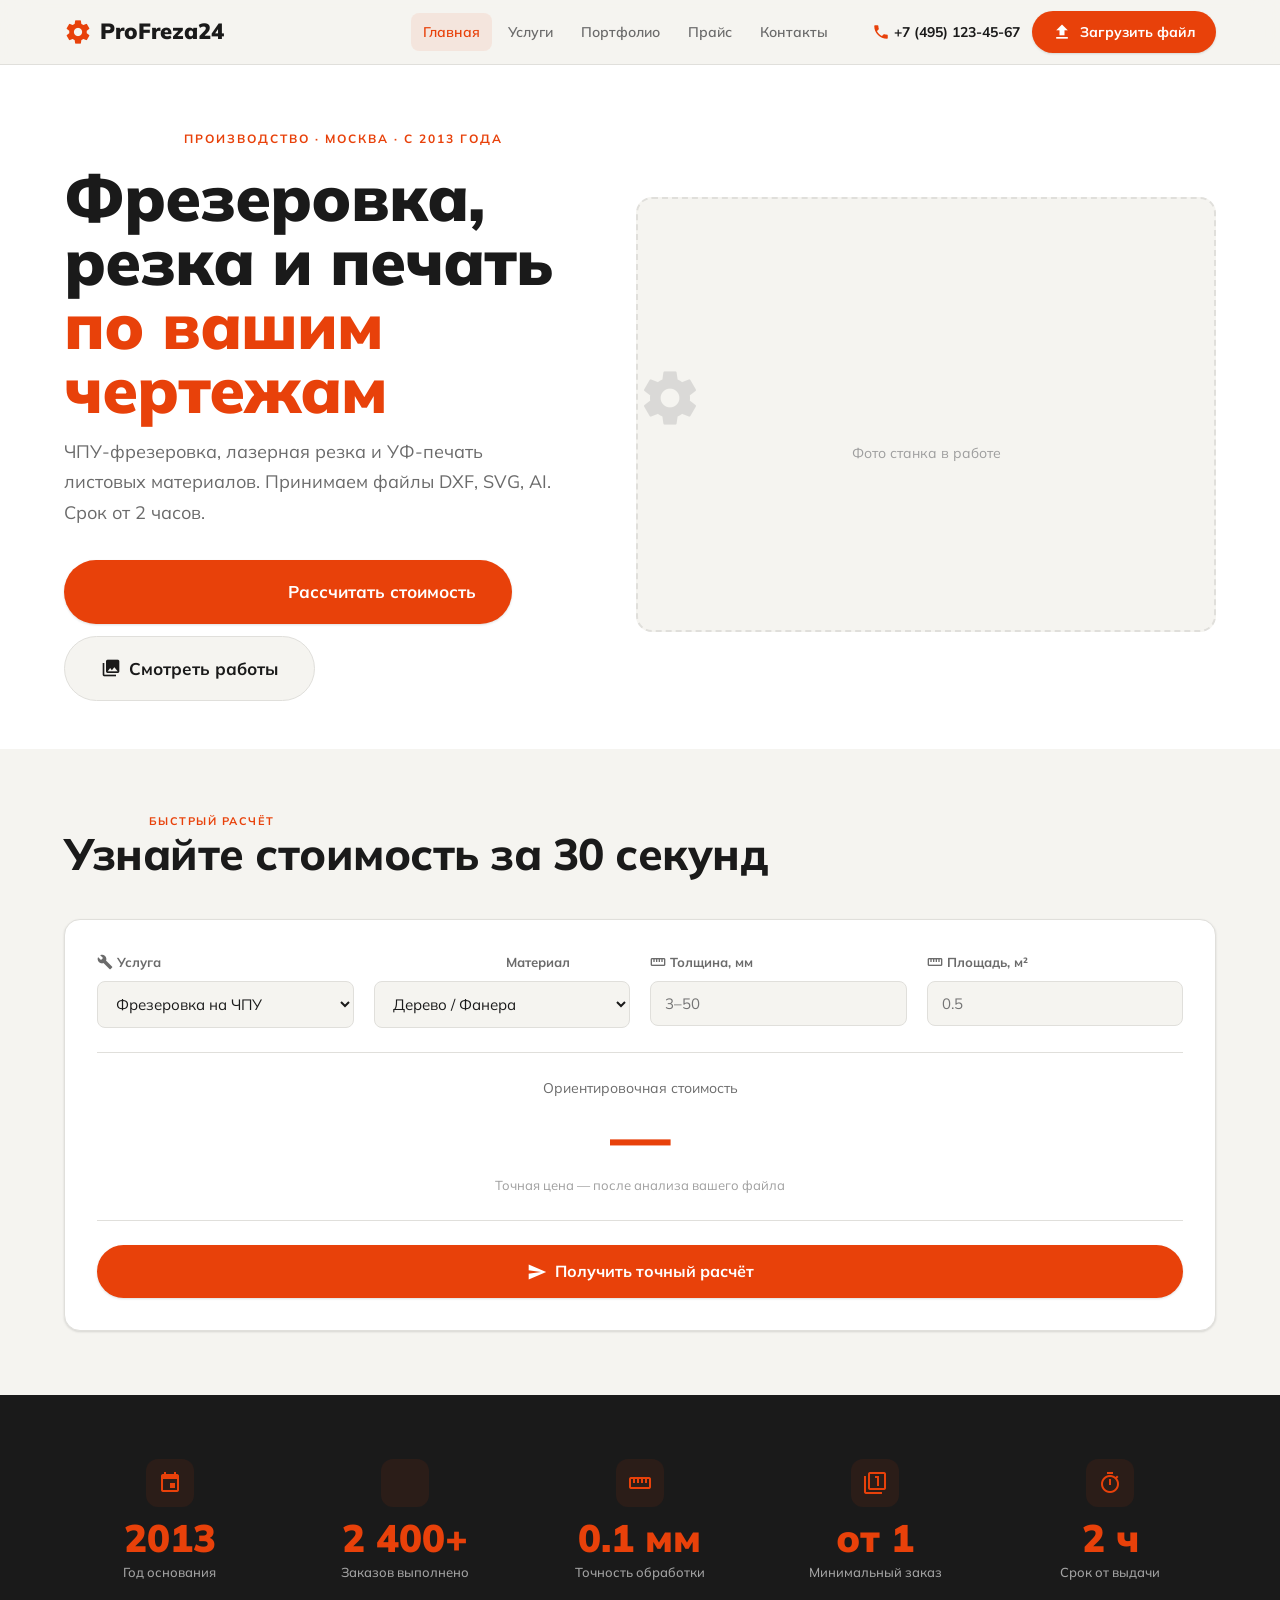
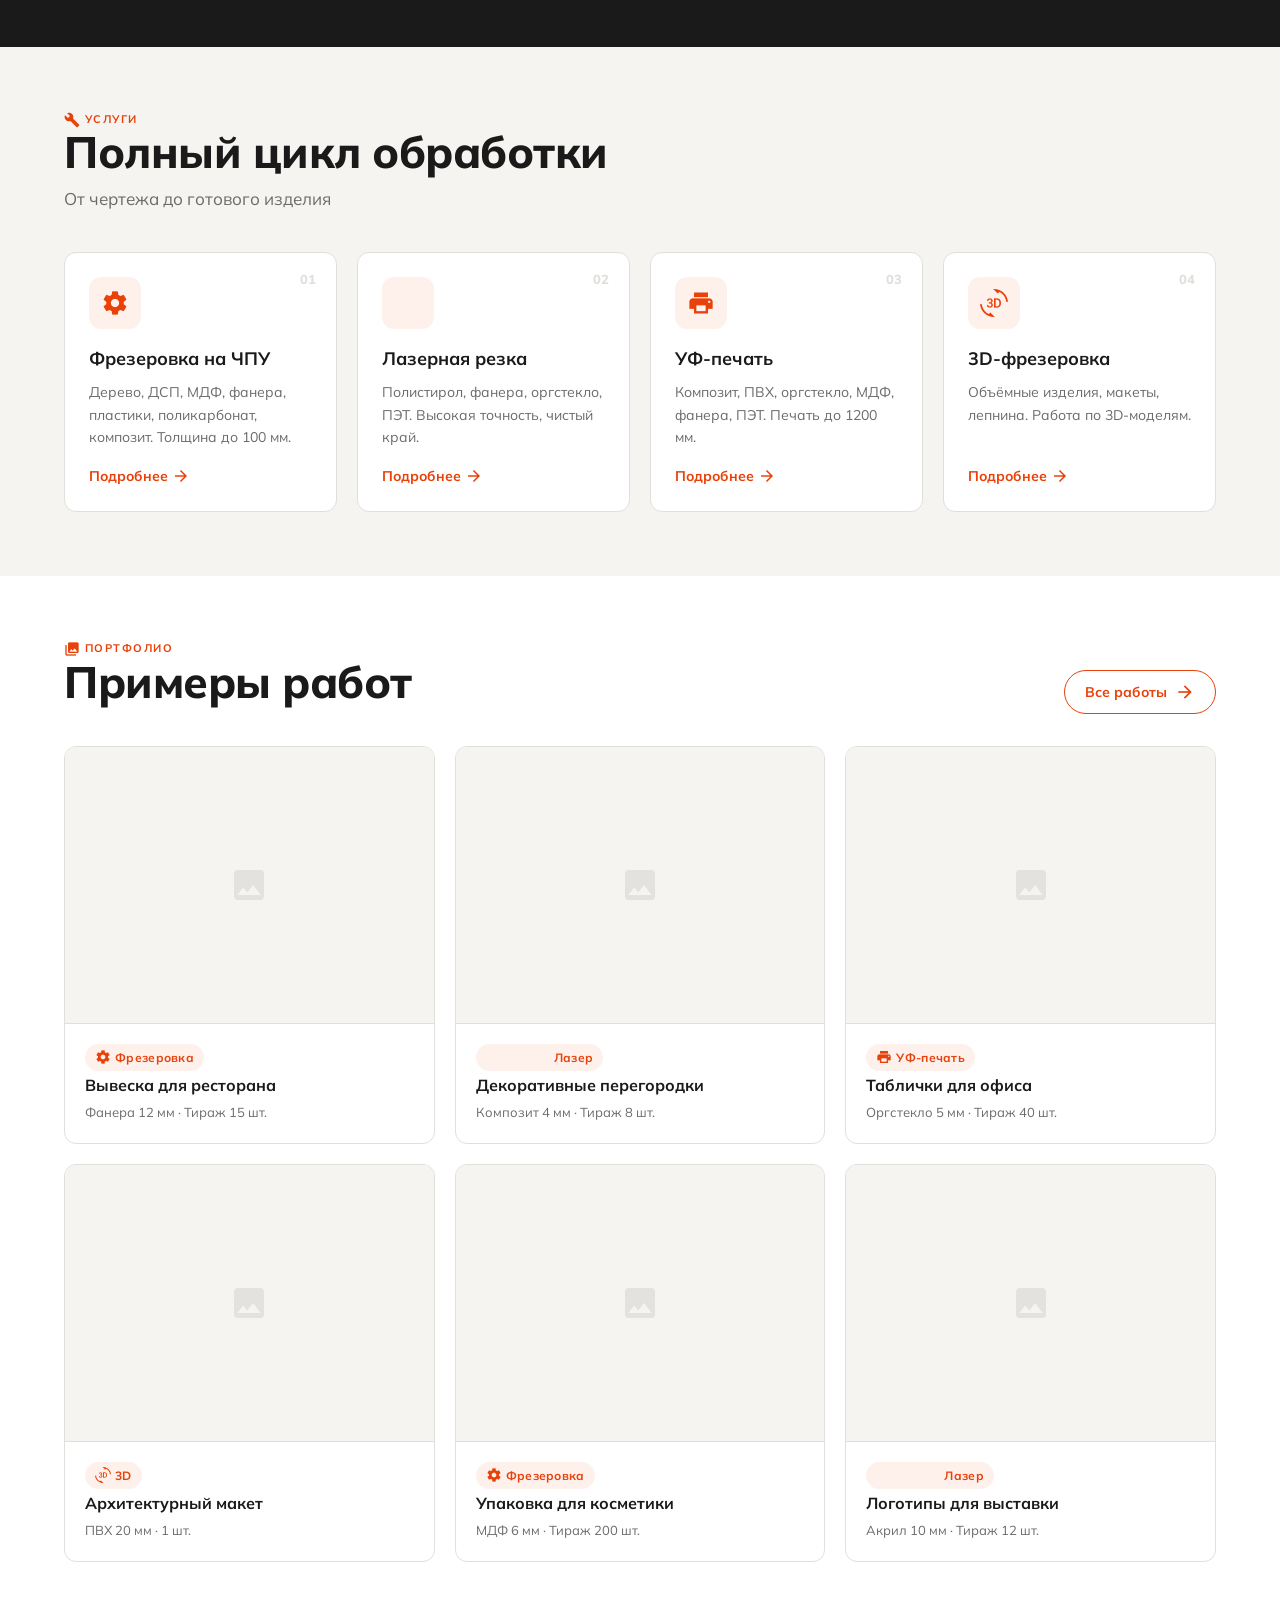
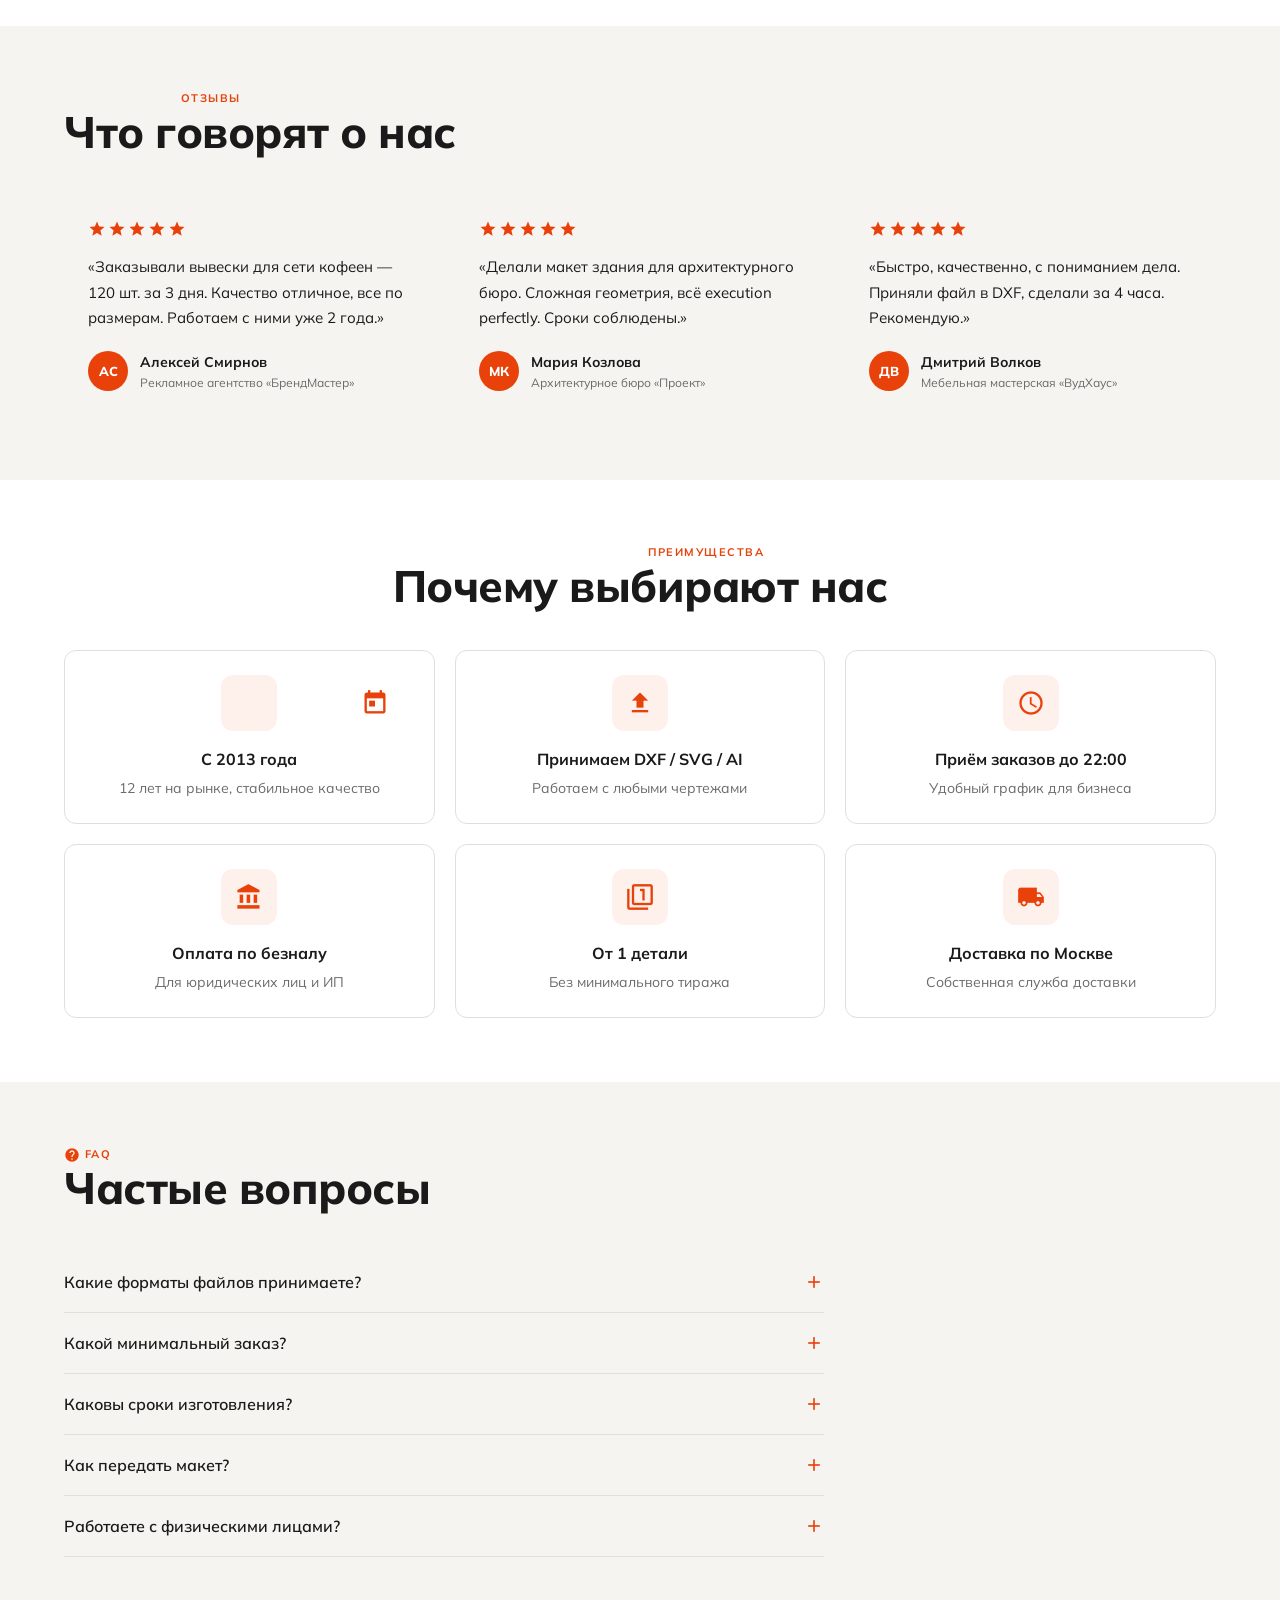
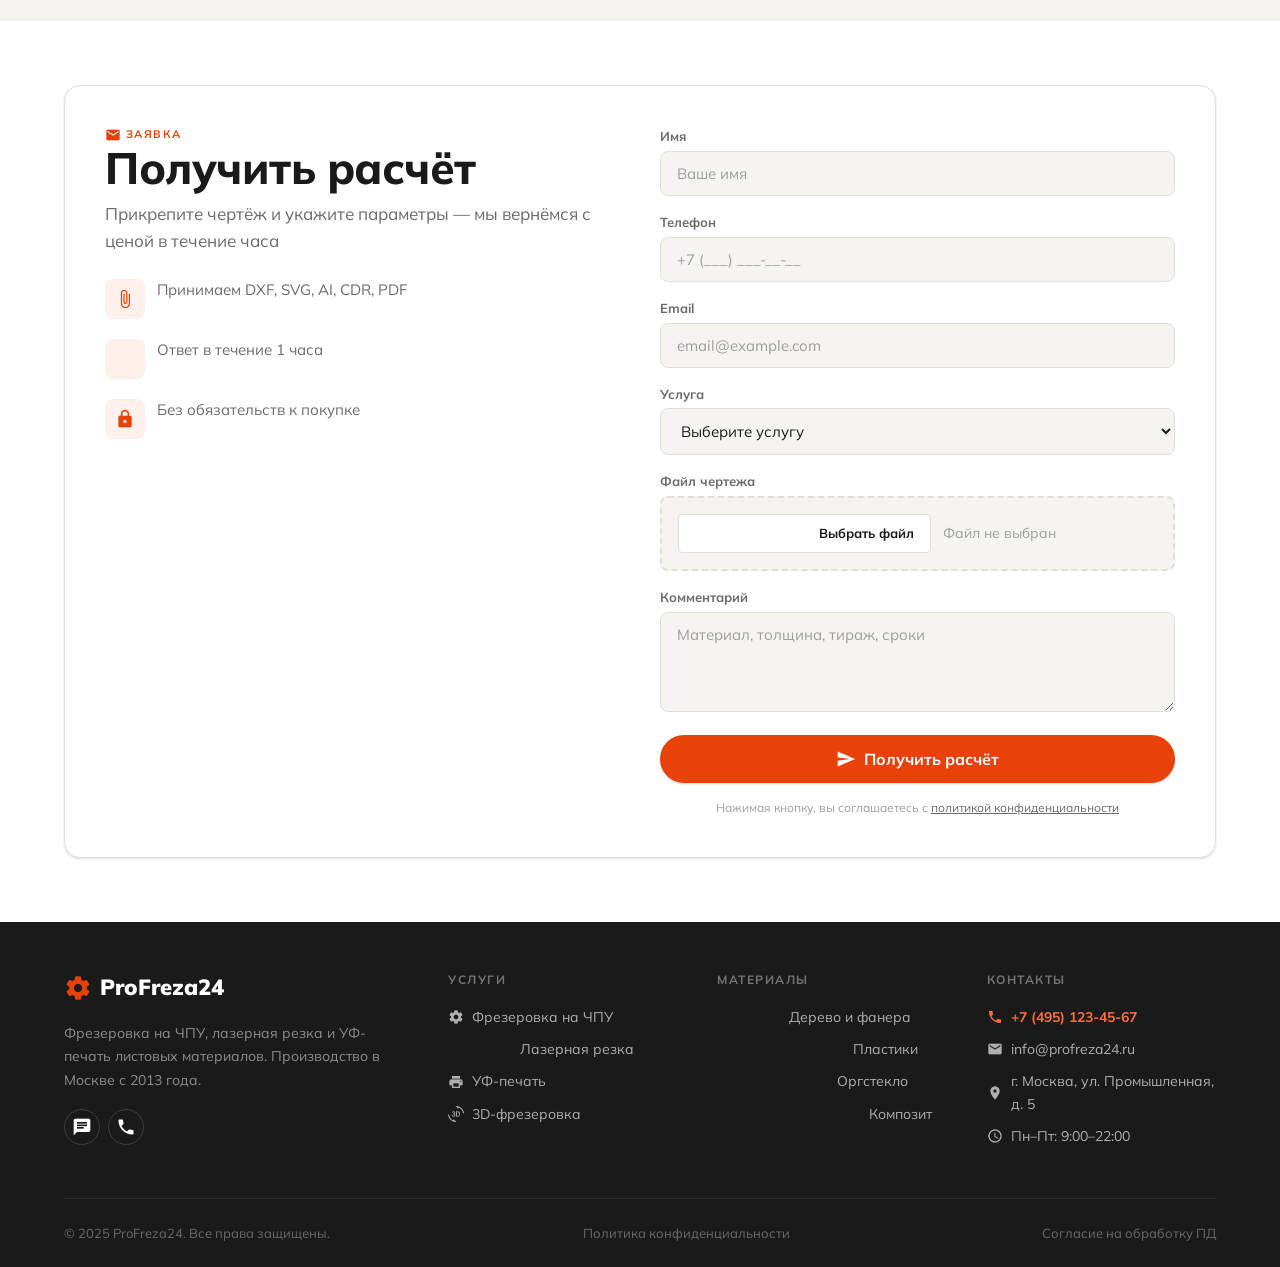
==== commit 4ec827ea: "fix: 404 page uses template engine, add .nojekyll, fix material-symbols class" ====
--- a/index.html
+++ b/index.html
@@ -177,7 +177,7 @@
         <span class="service-card__link">Подробнее <span class="material-icons">arrow_forward</span></span>
       </a>
       <a href="lazernaya-rezka/index.html" class="service-card fade-up">
-        <div class="service-card__icon"><span class="material-symbolsFilled">bolt</span></div>
+        <div class="service-card__icon"><span class="material-icons">bolt</span></div>
         <div class="service-card__num">02</div>
         <h3 class="service-card__title">Лазерная резка</h3>
         <p class="service-card__desc">Полистирол, фанера, оргстекло, ПЭТ. Высокая точность, чистый край.</p>
